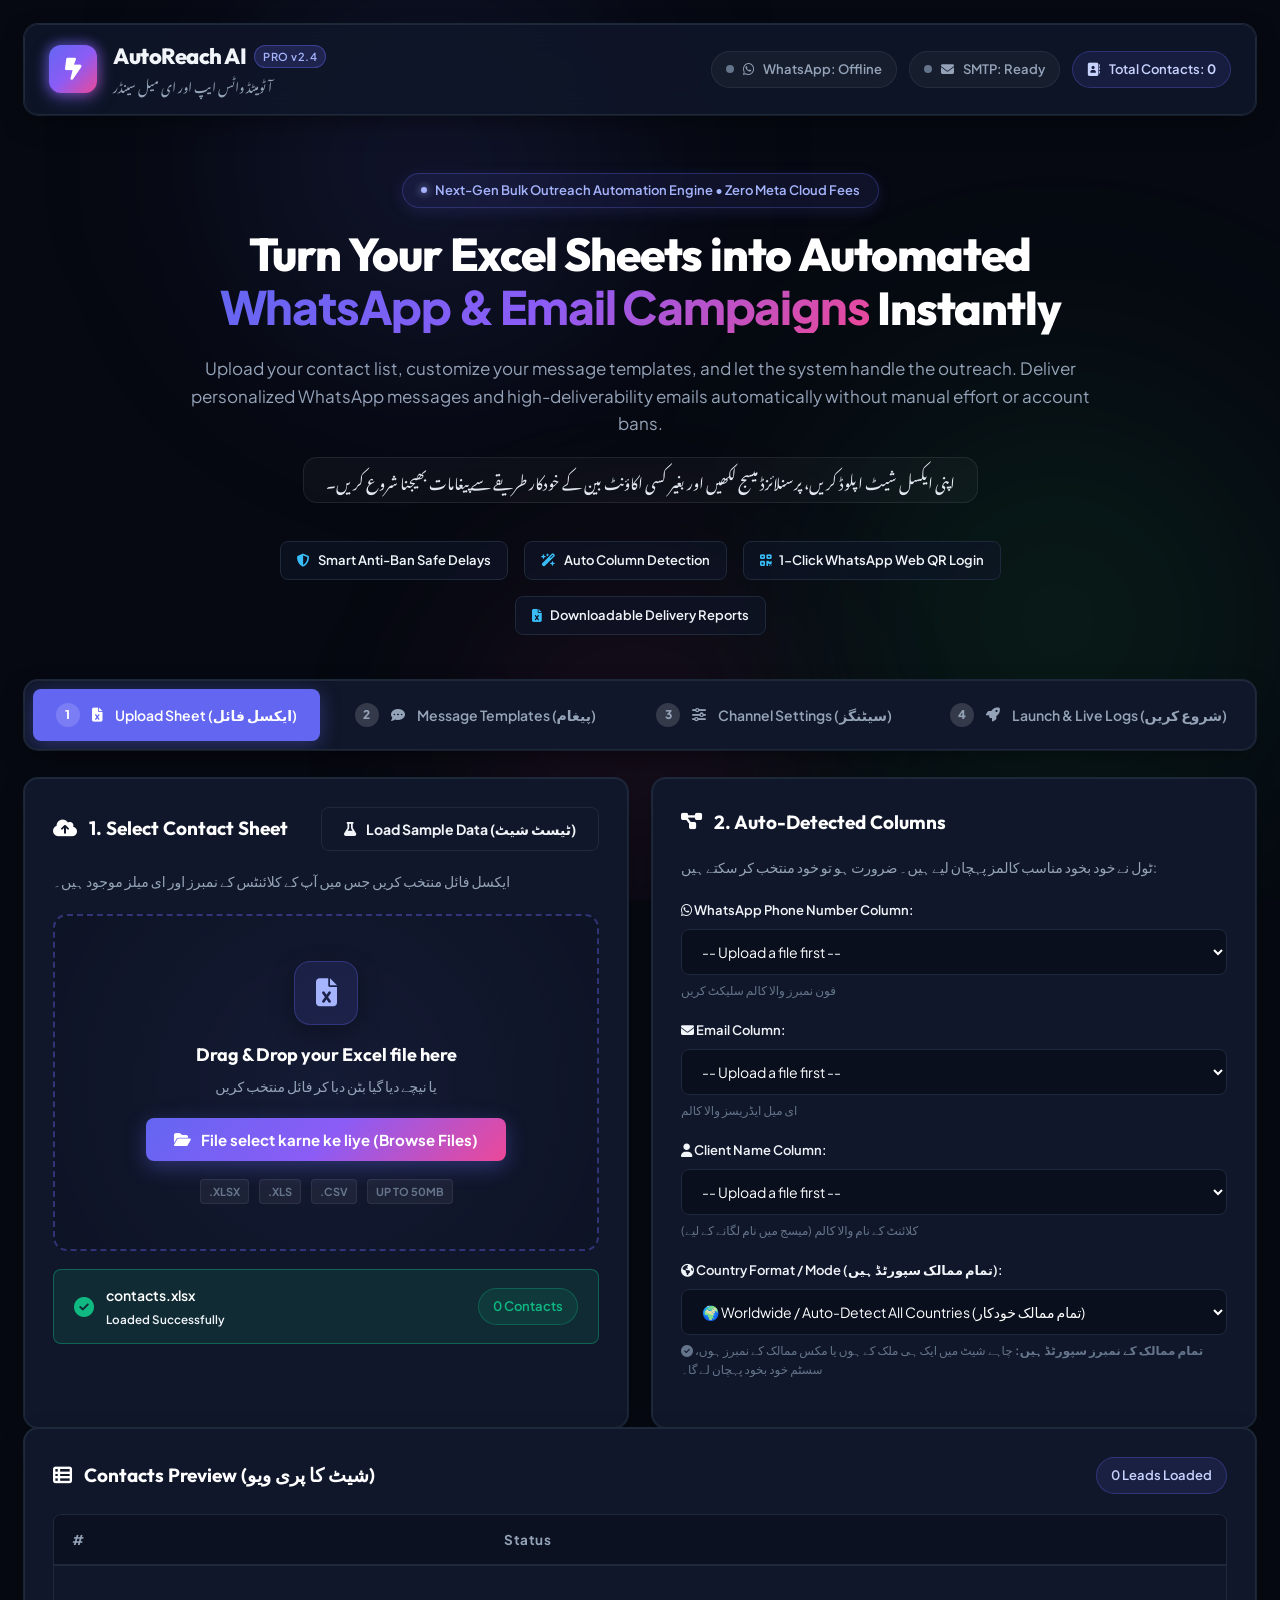
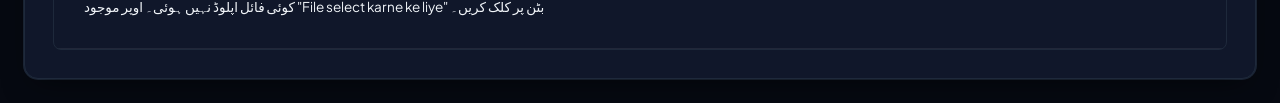
==== index.html @ 5772adb8 "feat: AutoReach AI - Automated WhatsApp & Email outreach tool with international multi-country suppo" ====
<!DOCTYPE html>
<html lang="en">
<head>
    <meta charset="UTF-8">
    <meta name="viewport" content="width=device-width, initial-scale=1.0">
    <title>AutoReach AI - Turn Your Excel Sheets into Automated WhatsApp & Email Campaigns Instantly</title>
    <!-- Stylesheets -->
    <link rel="stylesheet" href="static/style.css">
    <link rel="stylesheet" href="https://cdnjs.cloudflare.com/ajax/libs/font-awesome/6.5.1/css/all.min.css">
</head>
<body>
    <!-- Ambient Background Light Effects -->
    <div class="bg-ambient">
        <div class="ambient-light-1"></div>
        <div class="ambient-light-2"></div>
        <div class="ambient-light-3"></div>
    </div>

    <div class="app-wrapper">
        <!-- Top Navigation Bar -->
        <header class="top-navbar">
            <a href="#" class="brand-wrapper">
                <div class="brand-icon-box">
                    <i class="fa-solid fa-bolt-lightning"></i>
                </div>
                <div class="brand-text">
                    <h1>AutoReach AI <span class="version-tag">PRO v2.4</span></h1>
                    <span class="brand-urdu-tag">آٹومیٹڈ واٹس ایپ اور ای میل سینڈر</span>
                </div>
            </a>

            <!-- System Indicators -->
            <div class="nav-indicators">
                <div class="status-badge wa-badge" id="waStatusPill">
                    <span class="dot"></span>
                    <i class="fa-brands fa-whatsapp"></i>
                    <span id="waStatusText">WhatsApp: Offline</span>
                </div>
                <div class="status-badge email-badge" id="emailStatusPill">
                    <span class="dot"></span>
                    <i class="fa-solid fa-envelope"></i>
                    <span id="emailStatusText">SMTP: Ready</span>
                </div>
                <div class="status-badge contacts-counter-badge">
                    <i class="fa-solid fa-address-book"></i>
                    <span>Total Contacts: <strong id="totalContactsBadge">0</strong></span>
                </div>
            </div>
        </header>

        <!-- Hero Section with User's Exact Heading & Copy -->
        <section class="hero-section">
            <div class="hero-pill">
                <span class="pulse-indicator"></span>
                <span>Next-Gen Bulk Outreach Automation Engine • Zero Meta Cloud Fees</span>
            </div>

            <h1 class="hero-title">
                Turn Your Excel Sheets into Automated <span class="gradient-text">WhatsApp & Email Campaigns</span> Instantly
            </h1>

            <p class="hero-lead">
                Upload your contact list, customize your message templates, and let the system handle the outreach. Deliver personalized WhatsApp messages and high-deliverability emails automatically without manual effort or account bans.
            </p>

            <div class="hero-urdu-box">
                اپنی ایکسل شیٹ اپلوڈ کریں، پرسنلائزڈ میسج لکھیں اور بغیر کسی اکاؤنٹ بین کے خودکار طریقے سے پیغامات بھیجنا شروع کریں۔
            </div>

            <div class="features-bar">
                <div class="feature-pill-item">
                    <i class="fa-solid fa-shield-halved"></i>
                    <span>Smart Anti-Ban Safe Delays</span>
                </div>
                <div class="feature-pill-item">
                    <i class="fa-solid fa-wand-magic-sparkles"></i>
                    <span>Auto Column Detection</span>
                </div>
                <div class="feature-pill-item">
                    <i class="fa-solid fa-qrcode"></i>
                    <span>1-Click WhatsApp Web QR Login</span>
                </div>
                <div class="feature-pill-item">
                    <i class="fa-solid fa-file-excel"></i>
                    <span>Downloadable Delivery Reports</span>
                </div>
            </div>
        </section>

        <!-- 4-Step Interactive Workflow Navigation -->
        <nav class="workflow-nav-wrapper">
            <div class="workflow-tabs">
                <button class="tab-trigger active" data-tab="tab-upload">
                    <span class="tab-step-badge">1</span>
                    <i class="fa-solid fa-file-excel"></i>
                    <span>Upload Sheet (ایکسل فائل)</span>
                </button>
                <button class="tab-trigger" data-tab="tab-message">
                    <span class="tab-step-badge">2</span>
                    <i class="fa-solid fa-comment-dots"></i>
                    <span>Message Templates (پیغام)</span>
                </button>
                <button class="tab-trigger" data-tab="tab-config">
                    <span class="tab-step-badge">3</span>
                    <i class="fa-solid fa-sliders"></i>
                    <span>Channel Settings (سیٹنگز)</span>
                </button>
                <button class="tab-trigger" data-tab="tab-campaign">
                    <span class="tab-step-badge">4</span>
                    <i class="fa-solid fa-rocket"></i>
                    <span>Launch & Live Logs (شروع کریں)</span>
                </button>
            </div>
        </nav>

        <!-- TAB 1: UPLOAD & MAPPING -->
        <section class="tab-content active" id="tab-upload">
            <div class="grid-2">
                <!-- Dropzone Area -->
                <div class="pro-card">
                    <div class="pro-card-header">
                        <h3><i class="fa-solid fa-cloud-arrow-up text-accent"></i> 1. Select Contact Sheet</h3>
                        <button type="button" class="btn-pro btn-pro-outline font-sm" id="btnLoadSample">
                            <i class="fa-solid fa-flask"></i> Load Sample Data (ٹیسٹ شیٹ)
                        </button>
                    </div>
                    <p class="card-subtitle">
                        ایکسل فائل منتخب کریں جس میں آپ کے کلائنٹس کے نمبرز اور ای میلز موجود ہیں۔
                    </p>

                    <div class="dropzone-container" id="dropZone">
                        <input type="file" id="fileInput" accept=".xlsx, .xls, .csv" hidden>
                        <div class="drop-icon-wrapper">
                            <i class="fa-solid fa-file-excel"></i>
                        </div>
                        <h4 class="drop-headline">Drag & Drop your Excel file here</h4>
                        <p class="drop-subtext">یا نیچے دیا گیا بٹن دبا کر فائل منتخب کریں</p>

                        <!-- User's Requested Button -->
                        <button type="button" class="btn-file-select" onclick="document.getElementById('fileInput').click()">
                            <i class="fa-solid fa-folder-open"></i> File select karne ke liye (Browse Files)
                        </button>

                        <div class="file-type-tags">
                            <span class="tag-badge">.XLSX</span>
                            <span class="tag-badge">.XLS</span>
                            <span class="tag-badge">.CSV</span>
                            <span class="tag-badge">UP TO 50MB</span>
                        </div>
                    </div>

                    <div class="file-loaded-banner hidden" id="fileInfoBadge">
                        <div class="file-loaded-info">
                            <i class="fa-solid fa-circle-check"></i>
                            <div>
                                <div id="loadedFileName" style="color: white;">contacts.xlsx</div>
                                <small class="text-muted">Loaded Successfully</small>
                            </div>
                        </div>
                        <span class="status-badge connected" id="loadedRowCount">0 Contacts</span>
                    </div>
                </div>

                <!-- Column Auto-Mapper -->
                <div class="pro-card">
                    <div class="pro-card-header">
                        <h3><i class="fa-solid fa-diagram-project text-cyan"></i> 2. Auto-Detected Columns</h3>
                    </div>
                    <p class="card-subtitle">
                        ٹول نے خود بخود مناسب کالمز پہچان لیے ہیں۔ ضرورت ہو تو خود منتخب کر سکتے ہیں:
                    </p>

                    <div class="form-group">
                        <label class="form-label"><i class="fa-brands fa-whatsapp text-success"></i> WhatsApp Phone Number Column:</label>
                        <select id="mapPhone" class="form-select">
                            <option value="">-- Upload a file first --</option>
                        </select>
                        <small class="help-text">فون نمبرز والا کالم سلیکٹ کریں</small>
                    </div>

                    <div class="form-group">
                        <label class="form-label"><i class="fa-solid fa-envelope text-email"></i> Email Column:</label>
                        <select id="mapEmail" class="form-select">
                            <option value="">-- Upload a file first --</option>
                        </select>
                        <small class="help-text">ای میل ایڈریسز والا کالم</small>
                    </div>

                    <div class="form-group">
                        <label class="form-label"><i class="fa-solid fa-user text-warning"></i> Client Name Column:</label>
                        <select id="mapName" class="form-select">
                            <option value="">-- Upload a file first --</option>
                        </select>
                        <small class="help-text">کلائنٹ کے نام والا کالم (میسج میں نام لگانے کے لیے)</small>
                    </div>

                    <div class="form-group">
                        <label class="form-label"><i class="fa-solid fa-earth-americas text-cyan"></i> Country Format / Mode (تمام ممالک سپورٹڈ ہیں):</label>
                        <select id="countryModeSelect" class="form-select">
                            <option value="AUTO" selected>🌍 Worldwide / Auto-Detect All Countries (تمام ممالک خودکار)</option>
                            <option value="PK">🇵🇰 Pakistan (+92 / 03xx)</option>
                            <option value="AE">🇦🇪 United Arab Emirates (+971 / 05xx)</option>
                            <option value="SA">🇸🇦 Saudi Arabia (+966 / 05xx)</option>
                            <option value="US">🇺🇸 United States / Canada (+1)</option>
                            <option value="GB">🇬🇧 United Kingdom (+44)</option>
                            <option value="IN">🇮🇳 India (+91)</option>
                            <option value="OM">🇴🇲 Oman (+968)</option>
                            <option value="QA">🇶🇦 Qatar (+974)</option>
                            <option value="KW">🇰🇼 Kuwait (+965)</option>
                            <option value="BH">🇧🇭 Bahrain (+973)</option>
                            <option value="DE">🇩🇪 Germany (+49)</option>
                            <option value="TR">🇹🇷 Turkey (+90)</option>
                            <option value="AU">🇦🇺 Australia (+61)</option>
                        </select>
                        <small class="help-text">
                            <i class="fa-solid fa-circle-check text-success"></i> <strong>تمام ممالک کے نمبرز سپورٹڈ ہیں:</strong> چاہے شیٹ میں ایک ہی ملک کے ہوں یا مکس ممالک کے نمبرز ہوں، سسٹم خود بخود پہچان لے گا۔
                        </small>
                    </div>
                </div>
            </div>

            <!-- Contacts Preview Table -->
            <div class="pro-card mt-4">
                <div class="pro-card-header">
                    <h3><i class="fa-solid fa-table-list text-accent"></i> Contacts Preview (شیٹ کا پری ویو)</h3>
                    <span class="status-badge contacts-counter-badge" id="previewTotalBadge">0 Leads Loaded</span>
                </div>
                <div class="pro-table-wrapper">
                    <table class="pro-table" id="previewTable">
                        <thead>
                            <tr>
                                <th>#</th>
                                <th>Status</th>
                            </tr>
                        </thead>
                        <tbody>
                            <tr>
                                <td colspan="2" class="text-center text-muted" style="padding: 30px;">
                                    کوئی فائل اپلوڈ نہیں ہوئی۔ اوپر موجود "File select karne ke liye" بٹن پر کلک کریں۔
                                </td>
                            </tr>
                        </tbody>
                    </table>
                </div>
            </div>
        </section>

        <!-- TAB 2: MESSAGE TEMPLATES & LIVE PHONE PREVIEW -->
        <section class="tab-content" id="tab-message">
            <div class="variables-ribbon">
                <span class="ribbon-label"><i class="fa-solid fa-tags"></i> Dynamic Personalization Tags:</span>
                <div class="tags-group" id="variablesTags">
                    <button type="button" class="var-tag-btn" data-var="{Name}">+ {Name}</button>
                    <button type="button" class="var-tag-btn" data-var="{Phone}">+ {Phone}</button>
                    <button type="button" class="var-tag-btn" data-var="{Email}">+ {Email}</button>
                    <button type="button" class="var-tag-btn" data-var="{Company}">+ {Company}</button>
                </div>
                <small class="text-muted ml-auto">ٹیگ پر کلک کریں، یہ خود بخود میسج میں ایڈ ہو جائے گا</small>
            </div>

            <div class="grid-2">
                <!-- Text Editors -->
                <div>
                    <!-- WhatsApp Template -->
                    <div class="pro-card mb-4">
                        <div class="pro-card-header">
                            <h3><i class="fa-brands fa-whatsapp text-success"></i> WhatsApp Message Template</h3>
                        </div>
                        <div class="form-group">
                            <label class="form-label">Message Content (اردو یا انگلش):</label>
                            <textarea id="waMessageText" class="form-textarea" rows="7" placeholder="Salam {Name}!&#10;&#10;Umeed hai aap theek hongey. Humari service ke hawalay se rabta kar rahay hain...&#10;&#10;Regards,&#10;Your Business">Salam {Name}! 

Umeed hai aap theek hongey. Ye aik automated personalized message hai. Agar aap ko mazeed maloomat chahiye ho to zaroor rabta karein!

Regards,
My Business</textarea>
                            <small class="help-text">دائیں جانب فون پری ویو میں دیکھ سکتے ہیں کہ یہ میسج موبائل پر کیسا لگے گا</small>
                        </div>
                    </div>

                    <!-- Email Template -->
                    <div class="pro-card">
                        <div class="pro-card-header">
                            <h3><i class="fa-solid fa-envelope text-email"></i> Email Message Template</h3>
                        </div>
                        <div class="form-group">
                            <label class="form-label">Email Subject (موضوع):</label>
                            <input type="text" id="emailSubject" class="form-input" value="Special Update for {Name}">
                        </div>
                        <div class="form-group">
                            <label class="form-label">Email Body (پیغام):</label>
                            <textarea id="emailBody" class="form-textarea" rows="6" placeholder="Hi {Name},&#10;&#10;We are reaching out to you regarding...&#10;&#10;Best regards,&#10;Your Team">Dear {Name},

We hope this email finds you well. 

This is an automated communication regarding your inquiry. Please feel free to reply directly to this email if you have any questions.

Best regards,
Business Outreach Team</textarea>
                        </div>
                    </div>
                </div>

                <!-- Live Phone Mockup Preview -->
                <div class="pro-card text-center">
                    <div class="pro-card-header">
                        <h3><i class="fa-solid fa-mobile-screen-button text-cyan"></i> Live Phone Mockup</h3>
                        <span class="status-badge wa-badge connected"><span class="dot"></span> Real-time Preview</span>
                    </div>
                    <p class="card-subtitle">جیسے جیسے آپ بائیں طرف لکھیں گے، یہ خود بخود اپڈیٹ ہوگا:</p>

                    <div class="phone-mockup-wrapper">
                        <div class="phone-screen">
                            <div class="phone-screen-header">
                                <div class="phone-avatar">C</div>
                                <div class="phone-contact-info">
                                    <div class="phone-contact-name" id="mockupContactName">Ali Khan</div>
                                    <div class="phone-contact-status">online</div>
                                </div>
                                <i class="fa-solid fa-video text-muted"></i>
                                <i class="fa-solid fa-phone text-muted" style="margin-left: 10px;"></i>
                            </div>

                            <div class="phone-chat-body">
                                <div class="wa-message-bubble">
                                    <div id="mockupMessageText">Salam Ali Khan! 

Umeed hai aap theek hongey. Ye aik automated personalized message hai.</div>
                                    <div class="wa-bubble-footer">
                                        <span>12:45 PM</span>
                                        <i class="fa-solid fa-check-double"></i>
                                    </div>
                                </div>
                            </div>
                        </div>
                    </div>
                </div>
            </div>
        </section>

        <!-- TAB 3: SETTINGS -->
        <section class="tab-content" id="tab-config">
            <div class="grid-2">
                <!-- WhatsApp Web Settings -->
                <div class="pro-card">
                    <div class="pro-card-header">
                        <h3><i class="fa-brands fa-whatsapp text-success"></i> WhatsApp Web Connection</h3>
                    </div>
                    <p class="card-subtitle">
                        واٹس ایپ سے میسج بھیجنے کے لیے نیچے دیے گئے بٹن پر کلک کریں۔ کروم براؤزر کھلے گا، اس میں اپنے واٹس ایپ سے کیو آر کوڈ (QR Code) اسکین کر لیں:
                    </p>

                    <div style="background: var(--bg-black); border: 1px solid var(--border-card); border-radius: var(--radius-sm); padding: 22px; text-align: center; margin-bottom: 20px;">
                        <div id="waDetailedStatus" style="font-weight: 600; margin-bottom: 16px; color: var(--text-secondary);">
                            کروم براؤزر ابھی بند ہے۔ نیچے دیا گیا سبز بٹن دبائیں۔
                        </div>
                        <div style="display: flex; gap: 12px; justify-content: center; flex-wrap: wrap;">
                            <button type="button" class="btn-pro btn-pro-wa" id="btnLaunchWhatsApp">
                                <i class="fa-brands fa-whatsapp"></i> Launch WhatsApp Web & Login (کروم کھولیں)
                            </button>
                            <button type="button" class="btn-pro btn-pro-outline" id="btnCheckWhatsAppStatus">
                                <i class="fa-solid fa-rotate"></i> Check Connection
                            </button>
                        </div>
                    </div>

                    <div class="feature-pill-item" style="background: rgba(37, 211, 102, 0.08); border-color: rgba(37, 211, 102, 0.3);">
                        <i class="fa-solid fa-lock" style="color: var(--wa-green);"></i>
                        <span style="color: #d1fae5; font-size: 13px;">
                            <strong>سیشن محفوظ رہتا ہے:</strong> صرف ایک بار کیو آر اسکین کرنا پڑے گا، آئندہ خود بخود لاگ ان رہے گا۔
                        </span>
                    </div>
                </div>

                <!-- Email SMTP Settings -->
                <div class="pro-card">
                    <div class="pro-card-header">
                        <h3><i class="fa-solid fa-envelope-circle-check text-email"></i> Email SMTP Configuration</h3>
                    </div>
                    <div class="form-group">
                        <label class="form-label">Email Provider:</label>
                        <select id="emailProvider" class="form-select">
                            <option value="gmail" selected>Gmail (smtp.gmail.com)</option>
                            <option value="outlook">Outlook / Hotmail</option>
                            <option value="yahoo">Yahoo Mail</option>
                            <option value="custom">Custom SMTP (cPanel / Titan / Domain)</option>
                        </select>
                    </div>

                    <div class="form-group">
                        <label class="form-label">Sender Email Address (آپ کا ای میل):</label>
                        <input type="email" id="senderEmail" class="form-input" placeholder="yourbusiness@gmail.com">
                    </div>

                    <div class="form-group">
                        <label class="form-label">App Password (گوگل ایپ پاسورڈ):</label>
                        <input type="password" id="senderPassword" class="form-input" placeholder="16-letter App Password">
                        <small class="help-text">
                            Gmail کے لیے اپنا عام پاسورڈ نہیں بلکہ <strong>Google App Password</strong> استعمال کریں (<a href="https://myaccount.google.com/apppasswords" target="_blank" style="color: var(--email-blue); text-decoration: underline;">یہاں سے جنریٹ کریں</a>).
                        </small>
                    </div>

                    <div id="customSmtpFields" class="hidden">
                        <div class="grid-2">
                            <div class="form-group">
                                <label class="form-label">SMTP Server Host:</label>
                                <input type="text" id="customHost" class="form-input" placeholder="mail.yourdomain.com">
                            </div>
                            <div class="form-group">
                                <label class="form-label">Port:</label>
                                <input type="number" id="customPort" class="form-input" value="587">
                            </div>
                        </div>
                    </div>

                    <div style="margin-top: 18px;">
                        <button type="button" class="btn-pro btn-pro-outline" id="btnTestEmail">
                            <i class="fa-solid fa-vial-circle-check"></i> Test Email Credentials (ٹیسٹ کریں)
                        </button>
                        <span id="testEmailResult" class="font-sm" style="margin-left: 12px;"></span>
                    </div>
                </div>
            </div>

            <!-- Anti-Ban & Safe Delay -->
            <div class="pro-card mt-4">
                <div class="pro-card-header">
                    <h3><i class="fa-solid fa-shield-virus text-warning"></i> Anti-Ban Safe Delays (واٹس ایپ محفوظ رکھنے کے لیے وقفہ)</h3>
                </div>
                <div class="grid-3">
                    <div class="form-group">
                        <label class="form-label">Minimum Delay (سیکنڈز):</label>
                        <input type="number" id="minDelay" class="form-input" value="6" min="3" max="60">
                    </div>
                    <div class="form-group">
                        <label class="form-label">Maximum Delay (سیکنڈز):</label>
                        <input type="number" id="maxDelay" class="form-input" value="12" min="5" max="120">
                    </div>
                    <div class="form-group">
                        <label class="form-label">Active Channels:</label>
                        <div style="display: flex; gap: 20px; margin-top: 10px;">
                            <label style="display: flex; align-items: center; gap: 8px; cursor: pointer; font-weight: 600;">
                                <input type="checkbox" id="chkWhatsApp" checked> WhatsApp
                            </label>
                            <label style="display: flex; align-items: center; gap: 8px; cursor: pointer; font-weight: 600;">
                                <input type="checkbox" id="chkEmail" checked> Email
                            </label>
                        </div>
                    </div>
                </div>
            </div>
        </section>

        <!-- TAB 4: CAMPAIGN LAUNCH & LIVE TERMINAL -->
        <section class="tab-content" id="tab-campaign">
            <!-- Launch Banner -->
            <div class="launch-banner">
                <div class="launch-banner-text">
                    <h2>Ready to Launch Outreach Campaign?</h2>
                    <p>ایک کلک کریں اور تمام نمبرز اور ای میلز پر خود بخود پرسنلائزڈ میسجز جانا شروع ہو جائیں گے:</p>
                </div>
                <div class="launch-actions">
                    <button type="button" class="btn-pro btn-pro-primary btn-pro-lg" id="btnStartCampaign">
                        <i class="fa-solid fa-play"></i> Start Automated Campaign (شروع کریں)
                    </button>
                    <button type="button" class="btn-pro btn-pro-danger btn-pro-lg" id="btnStopCampaign" disabled>
                        <i class="fa-solid fa-pause"></i> Pause / Stop (روکیں)
                    </button>
                    <a href="/api/download-report" class="btn-pro btn-pro-wa btn-pro-lg" id="btnDownloadReport" style="display:none;">
                        <i class="fa-solid fa-file-arrow-down"></i> Download Excel Report (رپورٹ ڈاؤنلوڈ)
                    </a>
                </div>
            </div>

            <!-- Live Progress Bar & Metrics -->
            <div class="pro-card">
                <div class="pro-progress-container">
                    <div class="pro-progress-header">
                        <div>
                            <span style="font-weight: 700; color: var(--text-secondary);">Campaign Status:</span>
                            <span class="progress-active-target" id="currentTargetText">Waiting to start...</span>
                        </div>
                        <span class="progress-pct" id="progressPercent">0%</span>
                    </div>
                    <div class="pro-progress-track">
                        <div class="pro-progress-fill" id="progressBarFill" style="width: 0%;"></div>
                    </div>
                </div>

                <!-- KPI Metrics Cards -->
                <div class="metrics-hub">
                    <div class="metric-box">
                        <div class="metric-name">Total Leads</div>
                        <div class="metric-number text-white" id="metricTotal">0</div>
                    </div>
                    <div class="metric-box metric-sent">
                        <div class="metric-name">Successfully Sent</div>
                        <div class="metric-number text-success" id="metricSent">0</div>
                    </div>
                    <div class="metric-box metric-failed">
                        <div class="metric-name">Failed / Skipped</div>
                        <div class="metric-number text-danger" id="metricFailed">0</div>
                    </div>
                    <div class="metric-box metric-remaining">
                        <div class="metric-name">Remaining</div>
                        <div class="metric-number text-cyan" id="metricRemaining">0</div>
                    </div>
                </div>
            </div>

            <!-- Terminal Console -->
            <div class="terminal-card mt-4">
                <div class="terminal-header">
                    <div class="terminal-title">
                        <div class="terminal-dots">
                            <span class="dot-r"></span>
                            <span class="dot-y"></span>
                            <span class="dot-g"></span>
                        </div>
                        <i class="fa-solid fa-terminal" style="margin-left: 10px;"></i>
                        <span>LIVE EXECUTION TERMINAL</span>
                    </div>
                    <button type="button" class="btn-pro btn-pro-outline font-sm" id="btnClearLogs">
                        <i class="fa-solid fa-trash-can"></i> Clear Terminal
                    </button>
                </div>
                <div class="terminal-body" id="terminalLogs">
                    <div class="t-line">
                        <span class="t-time">[00:00:00]</span>
                        <span class="t-msg-info">System initialized. AutoReach Pro Engine ready for execution.</span>
                    </div>
                </div>
            </div>
        </section>
    </div>

    <!-- Scripts -->
    <script src="static/app.js"></script>
</body>
</html>
---- static/style.css ----
/* ==========================================================================
   AutoReach AI - Ultra-Premium SaaS Stylesheet
   Modern Glassmorphic Dark Architecture with Vibrant Accents
   ========================================================================== */

@import url('https://fonts.googleapis.com/css2?family=Outfit:wght@400;500;600;700;800&family=Plus+Jakarta+Sans:wght@300;400;500;600;700&family=JetBrains+Mono:wght@400;500;600&family=Noto+Nastaliq+Urdu:wght@400;600;700&display=swap');

:root {
    /* Color Palette */
    --bg-black: #060911;
    --bg-dark: #0a0f1d;
    --bg-card: #10172a;
    --bg-card-hover: #151f38;
    --bg-card-glass: rgba(16, 23, 42, 0.85);
    --bg-input: #0a0f1d;
    
    --border-subtle: rgba(255, 255, 255, 0.07);
    --border-card: #1e293b;
    --border-focus: #6366f1;

    --text-pure: #ffffff;
    --text-primary: #f1f5f9;
    --text-secondary: #94a3b8;
    --text-muted: #64748b;

    /* Accents */
    --accent: #6366f1;
    --accent-hover: #4f46e5;
    --accent-glow: rgba(99, 102, 241, 0.35);
    --accent-gradient: linear-gradient(135deg, #6366f1 0%, #8b5cf6 50%, #ec4899 100%);
    
    --wa-green: #25d366;
    --wa-green-glow: rgba(37, 211, 102, 0.3);
    --wa-gradient: linear-gradient(135deg, #25d366 0%, #128c7e 100%);
    
    --email-blue: #38bdf8;
    --email-glow: rgba(56, 189, 248, 0.3);
    
    --success: #10b981;
    --success-bg: rgba(16, 185, 129, 0.12);
    --danger: #ef4444;
    --danger-bg: rgba(239, 68, 68, 0.12);
    --warning: #f59e0b;
    --warning-bg: rgba(245, 158, 11, 0.12);
    --info: #06b6d4;

    /* Typography */
    --font-heading: 'Outfit', sans-serif;
    --font-body: 'Plus Jakarta Sans', system-ui, sans-serif;
    --font-code: 'JetBrains Mono', monospace;
    --font-urdu: 'Noto Nastaliq Urdu', serif;

    /* Radius & Shadows */
    --radius-sm: 8px;
    --radius-md: 14px;
    --radius-lg: 20px;
    --radius-full: 9999px;
    
    --shadow-card: 0 10px 30px -10px rgba(0, 0, 0, 0.6), 0 0 0 1px var(--border-card);
    --shadow-glow: 0 0 35px -5px var(--accent-glow);
}

/* Base Styles */
* {
    margin: 0;
    padding: 0;
    box-sizing: border-box;
    font-family: var(--font-body);
}

body {
    background-color: var(--bg-black);
    color: var(--text-primary);
    min-height: 100vh;
    overflow-x: hidden;
    position: relative;
    line-height: 1.6;
}

/* Ambient Background Lights */
.bg-ambient {
    position: fixed;
    top: 0;
    left: 0;
    width: 100vw;
    height: 100vh;
    pointer-events: none;
    z-index: 0;
    overflow: hidden;
}

.ambient-light-1 {
    position: absolute;
    top: -15%;
    left: 10%;
    width: 600px;
    height: 600px;
    border-radius: 50%;
    background: radial-gradient(circle, rgba(99, 102, 241, 0.15) 0%, rgba(99, 102, 241, 0) 70%);
    filter: blur(80px);
}

.ambient-light-2 {
    position: absolute;
    top: 30%;
    right: -10%;
    width: 700px;
    height: 700px;
    border-radius: 50%;
    background: radial-gradient(circle, rgba(37, 211, 102, 0.12) 0%, rgba(37, 211, 102, 0) 70%);
    filter: blur(100px);
}

.ambient-light-3 {
    position: absolute;
    bottom: -10%;
    left: 30%;
    width: 500px;
    height: 500px;
    border-radius: 50%;
    background: radial-gradient(circle, rgba(236, 72, 153, 0.1) 0%, rgba(236, 72, 153, 0) 70%);
    filter: blur(80px);
}

/* Main Layout */
.app-wrapper {
    position: relative;
    z-index: 1;
    max-width: 1320px;
    margin: 0 auto;
    padding: 24px;
}

/* Top Navigation Bar */
.top-navbar {
    display: flex;
    justify-content: space-between;
    align-items: center;
    background: var(--bg-card-glass);
    backdrop-filter: blur(16px);
    -webkit-backdrop-filter: blur(16px);
    border: 1px solid var(--border-card);
    padding: 14px 24px;
    border-radius: var(--radius-md);
    margin-bottom: 28px;
    box-shadow: var(--shadow-card);
    position: sticky;
    top: 20px;
    z-index: 100;
}

.brand-wrapper {
    display: flex;
    align-items: center;
    gap: 16px;
    text-decoration: none;
    color: inherit;
}

.brand-icon-box {
    position: relative;
    width: 48px;
    height: 48px;
    background: var(--accent-gradient);
    border-radius: 12px;
    display: flex;
    align-items: center;
    justify-content: center;
    font-size: 22px;
    color: white;
    box-shadow: 0 6px 20px var(--accent-glow);
}

.brand-icon-box::after {
    content: '';
    position: absolute;
    inset: -2px;
    border-radius: 14px;
    background: var(--accent-gradient);
    z-index: -1;
    opacity: 0.6;
    filter: blur(6px);
}

.brand-text h1 {
    font-family: var(--font-heading);
    font-size: 22px;
    font-weight: 800;
    letter-spacing: -0.5px;
    display: flex;
    align-items: center;
    gap: 8px;
}

.brand-text h1 .version-tag {
    font-size: 11px;
    font-weight: 600;
    padding: 2px 8px;
    background: rgba(99, 102, 241, 0.2);
    border: 1px solid rgba(99, 102, 241, 0.4);
    border-radius: var(--radius-full);
    color: #a5b4fc;
    letter-spacing: 0.5px;
}

.brand-urdu-tag {
    font-family: var(--font-urdu);
    font-size: 13px;
    color: var(--text-secondary);
    line-height: 1.2;
}

/* Nav Status Badges */
.nav-indicators {
    display: flex;
    align-items: center;
    gap: 12px;
}

.status-badge {
    display: inline-flex;
    align-items: center;
    gap: 9px;
    padding: 7px 14px;
    border-radius: var(--radius-full);
    font-size: 13px;
    font-weight: 600;
    background: rgba(255, 255, 255, 0.04);
    border: 1px solid var(--border-subtle);
    color: var(--text-secondary);
    transition: all 0.25s ease;
}

.status-badge .dot {
    width: 8px;
    height: 8px;
    border-radius: 50%;
    background: var(--text-muted);
    transition: all 0.25s ease;
}

.status-badge.connected {
    background: rgba(16, 185, 129, 0.1);
    border-color: rgba(16, 185, 129, 0.3);
    color: var(--success);
}

.status-badge.connected .dot {
    background: var(--success);
    box-shadow: 0 0 10px var(--success);
    animation: pulse 2s infinite;
}

.status-badge.wa-badge.connected {
    background: rgba(37, 211, 102, 0.1);
    border-color: rgba(37, 211, 102, 0.3);
    color: var(--wa-green);
}

.status-badge.wa-badge.connected .dot {
    background: var(--wa-green);
    box-shadow: 0 0 10px var(--wa-green);
}

.contacts-counter-badge {
    background: rgba(99, 102, 241, 0.12);
    border-color: rgba(99, 102, 241, 0.3);
    color: #c7d2fe;
}

@keyframes pulse {
    0%, 100% { transform: scale(1); opacity: 1; }
    50% { transform: scale(1.3); opacity: 0.7; }
}

/* Hero Section */
.hero-section {
    text-align: center;
    padding: 30px 20px 45px 20px;
    max-width: 980px;
    margin: 0 auto;
}

.hero-pill {
    display: inline-flex;
    align-items: center;
    gap: 8px;
    padding: 6px 18px;
    border-radius: var(--radius-full);
    background: rgba(99, 102, 241, 0.1);
    border: 1px solid rgba(99, 102, 241, 0.3);
    color: #a5b4fc;
    font-size: 13px;
    font-weight: 600;
    margin-bottom: 20px;
    box-shadow: 0 4px 15px rgba(99, 102, 241, 0.15);
}

.hero-pill .pulse-indicator {
    width: 6px;
    height: 6px;
    border-radius: 50%;
    background: #a5b4fc;
    box-shadow: 0 0 8px #a5b4fc;
}

.hero-title {
    font-family: var(--font-heading);
    font-size: 46px;
    font-weight: 800;
    line-height: 1.15;
    letter-spacing: -1.2px;
    color: var(--text-pure);
    margin-bottom: 20px;
}

.gradient-text {
    background: var(--accent-gradient);
    -webkit-background-clip: text;
    -webkit-text-fill-color: transparent;
    display: inline-block;
}

.hero-lead {
    font-size: 17px;
    color: var(--text-secondary);
    line-height: 1.6;
    margin-bottom: 20px;
    font-weight: 400;
}

.hero-urdu-box {
    display: inline-block;
    background: rgba(255, 255, 255, 0.03);
    border: 1px solid rgba(255, 255, 255, 0.08);
    border-radius: var(--radius-md);
    padding: 10px 22px;
    font-family: var(--font-urdu);
    font-size: 15px;
    color: #e2e8f0;
    margin-bottom: 28px;
    direction: rtl;
}

/* Feature Highlights Bar */
.features-bar {
    display: flex;
    justify-content: center;
    gap: 16px;
    flex-wrap: wrap;
    margin-top: 10px;
}

.feature-pill-item {
    display: flex;
    align-items: center;
    gap: 8px;
    background: rgba(16, 23, 42, 0.6);
    border: 1px solid var(--border-card);
    padding: 8px 16px;
    border-radius: var(--radius-sm);
    font-size: 13px;
    font-weight: 600;
    color: var(--text-primary);
}

.feature-pill-item i {
    color: var(--email-blue);
}

/* Workflow Step Tabs */
.workflow-nav-wrapper {
    margin-bottom: 28px;
}

.workflow-tabs {
    display: flex;
    gap: 12px;
    background: var(--bg-card);
    border: 1px solid var(--border-card);
    padding: 8px;
    border-radius: var(--radius-md);
    box-shadow: var(--shadow-card);
    overflow-x: auto;
}

.tab-trigger {
    flex: 1;
    display: flex;
    align-items: center;
    justify-content: center;
    gap: 12px;
    padding: 14px 20px;
    background: transparent;
    border: none;
    border-radius: var(--radius-sm);
    color: var(--text-secondary);
    font-weight: 600;
    font-size: 14px;
    cursor: pointer;
    transition: all 0.25s ease;
    white-space: nowrap;
}

.tab-trigger:hover {
    color: var(--text-pure);
    background: rgba(255, 255, 255, 0.04);
}

.tab-trigger.active {
    background: var(--accent);
    color: var(--text-pure);
    box-shadow: 0 4px 20px var(--accent-glow);
}

.tab-step-badge {
    width: 24px;
    height: 24px;
    border-radius: 50%;
    background: rgba(255, 255, 255, 0.15);
    display: inline-flex;
    align-items: center;
    justify-content: center;
    font-size: 12px;
    font-weight: 800;
}

/* Cards & Layout */
.tab-content {
    display: none;
}

.tab-content.active {
    display: block;
    animation: slideUpFade 0.3s cubic-bezier(0.16, 1, 0.3, 1);
}

@keyframes slideUpFade {
    from { opacity: 0; transform: translateY(12px); }
    to { opacity: 1; transform: translateY(0); }
}

.grid-2 {
    display: grid;
    grid-template-columns: repeat(auto-fit, minmax(380px, 1fr));
    gap: 24px;
}

.grid-3 {
    display: grid;
    grid-template-columns: repeat(auto-fit, minmax(260px, 1fr));
    gap: 20px;
}

.pro-card {
    background: var(--bg-card);
    border: 1px solid var(--border-card);
    border-radius: var(--radius-md);
    padding: 28px;
    box-shadow: var(--shadow-card);
    position: relative;
    overflow: hidden;
}

.pro-card-header {
    display: flex;
    justify-content: space-between;
    align-items: center;
    margin-bottom: 20px;
}

.pro-card-header h3 {
    font-family: var(--font-heading);
    font-size: 19px;
    font-weight: 700;
    color: var(--text-pure);
    display: flex;
    align-items: center;
    gap: 12px;
}

.card-subtitle {
    font-size: 14px;
    color: var(--text-secondary);
    margin-bottom: 22px;
    line-height: 1.5;
}

/* Drag & Drop Zone */
.dropzone-container {
    border: 2px dashed rgba(99, 102, 241, 0.4);
    border-radius: var(--radius-md);
    padding: 45px 25px;
    text-align: center;
    background: radial-gradient(circle at center, rgba(99, 102, 241, 0.05) 0%, rgba(10, 15, 29, 0.4) 100%);
    transition: all 0.3s cubic-bezier(0.16, 1, 0.3, 1);
    cursor: pointer;
    position: relative;
}

.dropzone-container:hover, .dropzone-container.dragover {
    border-color: var(--accent);
    background: rgba(99, 102, 241, 0.1);
    box-shadow: 0 0 30px rgba(99, 102, 241, 0.2);
    transform: translateY(-2px);
}

.drop-icon-wrapper {
    width: 64px;
    height: 64px;
    background: rgba(99, 102, 241, 0.12);
    border: 1px solid rgba(99, 102, 241, 0.3);
    border-radius: 16px;
    display: inline-flex;
    align-items: center;
    justify-content: center;
    font-size: 28px;
    color: #a5b4fc;
    margin-bottom: 16px;
    box-shadow: 0 8px 24px rgba(0, 0, 0, 0.3);
}

.drop-headline {
    font-family: var(--font-heading);
    font-size: 18px;
    font-weight: 700;
    color: var(--text-pure);
    margin-bottom: 6px;
}

.drop-subtext {
    font-size: 14px;
    color: var(--text-secondary);
    margin-bottom: 20px;
}

.btn-file-select {
    padding: 12px 28px;
    font-size: 15px;
    font-weight: 700;
    background: var(--accent-gradient);
    color: white;
    border: none;
    border-radius: var(--radius-sm);
    cursor: pointer;
    display: inline-flex;
    align-items: center;
    gap: 10px;
    box-shadow: 0 6px 20px var(--accent-glow);
    transition: all 0.25s ease;
}

.btn-file-select:hover {
    transform: translateY(-2px);
    box-shadow: 0 10px 25px var(--accent-glow);
}

.file-type-tags {
    display: flex;
    justify-content: center;
    gap: 10px;
    margin-top: 18px;
}

.tag-badge {
    font-size: 11px;
    font-weight: 700;
    padding: 3px 8px;
    background: rgba(255, 255, 255, 0.05);
    border: 1px solid var(--border-subtle);
    border-radius: 4px;
    color: var(--text-muted);
}

/* File Loaded Banner */
.file-loaded-banner {
    display: flex;
    align-items: center;
    justify-content: space-between;
    background: var(--success-bg);
    border: 1px solid rgba(16, 185, 129, 0.4);
    padding: 14px 20px;
    border-radius: var(--radius-sm);
    margin-top: 18px;
}

.file-loaded-info {
    display: flex;
    align-items: center;
    gap: 12px;
    font-weight: 600;
    font-size: 14px;
}

.file-loaded-info i {
    font-size: 20px;
    color: var(--success);
}

/* Form Controls */
.form-group {
    margin-bottom: 20px;
}

.form-label {
    display: block;
    font-size: 13px;
    font-weight: 600;
    color: var(--text-primary);
    margin-bottom: 8px;
}

.form-select, .form-input, .form-textarea {
    width: 100%;
    padding: 12px 16px;
    background: var(--bg-input);
    border: 1px solid var(--border-card);
    border-radius: var(--radius-sm);
    color: var(--text-pure);
    font-size: 14px;
    outline: none;
    transition: all 0.2s ease;
}

.form-select:focus, .form-input:focus, .form-textarea:focus {
    border-color: var(--border-focus);
    box-shadow: 0 0 0 3px rgba(99, 102, 241, 0.15);
}

.form-textarea {
    resize: vertical;
    line-height: 1.6;
}

.help-text {
    font-size: 12px;
    color: var(--text-muted);
    margin-top: 6px;
    display: block;
}

/* Dynamic Variable Tags Bar */
.variables-ribbon {
    background: var(--bg-card);
    border: 1px solid var(--border-card);
    border-radius: var(--radius-md);
    padding: 14px 20px;
    margin-bottom: 24px;
    display: flex;
    align-items: center;
    gap: 16px;
    flex-wrap: wrap;
    box-shadow: var(--shadow-card);
}

.ribbon-label {
    font-size: 13px;
    font-weight: 700;
    color: var(--email-blue);
    display: flex;
    align-items: center;
    gap: 8px;
}

.tags-group {
    display: flex;
    gap: 8px;
    flex-wrap: wrap;
}

.var-tag-btn {
    background: rgba(99, 102, 241, 0.12);
    border: 1px solid rgba(99, 102, 241, 0.35);
    color: #c7d2fe;
    padding: 6px 14px;
    border-radius: var(--radius-full);
    font-size: 13px;
    font-weight: 600;
    cursor: pointer;
    transition: all 0.2s ease;
}

.var-tag-btn:hover {
    background: var(--accent);
    color: white;
    transform: translateY(-1px);
    box-shadow: 0 4px 12px var(--accent-glow);
}

/* WhatsApp Phone Mockup Preview */
.phone-mockup-wrapper {
    background: #0f1626;
    border: 2px solid #22324f;
    border-radius: 36px;
    padding: 12px;
    max-width: 380px;
    margin: 0 auto;
    box-shadow: 0 20px 40px rgba(0, 0, 0, 0.6);
}

.phone-screen {
    background: #0b141a;
    border-radius: 26px;
    overflow: hidden;
    display: flex;
    flex-direction: column;
    height: 480px;
    position: relative;
}

.phone-screen-header {
    background: #202c33;
    padding: 12px 16px;
    display: flex;
    align-items: center;
    gap: 12px;
    border-bottom: 1px solid rgba(255, 255, 255, 0.05);
}

.phone-avatar {
    width: 36px;
    height: 36px;
    background: var(--wa-green);
    border-radius: 50%;
    display: flex;
    align-items: center;
    justify-content: center;
    color: white;
    font-size: 16px;
    font-weight: 700;
}

.phone-contact-info {
    flex: 1;
}

.phone-contact-name {
    font-size: 14px;
    font-weight: 600;
    color: #e9edef;
}

.phone-contact-status {
    font-size: 11px;
    color: var(--wa-green);
}

.phone-chat-body {
    flex: 1;
    padding: 16px;
    overflow-y: auto;
    background: #0b141a url('data:image/svg+xml;utf8,<svg xmlns="http://www.w3.org/2000/svg" width="60" height="60" opacity="0.03"><rect width="60" height="60" fill="none"/><circle cx="30" cy="30" r="10" fill="white"/></svg>') repeat;
    display: flex;
    flex-direction: column;
    justify-content: flex-end;
}

.wa-message-bubble {
    align-self: flex-end;
    background: #005c4b;
    color: #e9edef;
    padding: 10px 14px;
    border-radius: 12px 12px 2px 12px;
    max-width: 88%;
    font-size: 13.5px;
    line-height: 1.5;
    white-space: pre-wrap;
    box-shadow: 0 2px 5px rgba(0,0,0,0.3);
    position: relative;
}

.wa-bubble-footer {
    display: flex;
    align-items: center;
    justify-content: flex-end;
    gap: 4px;
    font-size: 10px;
    color: rgba(255, 255, 255, 0.6);
    margin-top: 4px;
}

.wa-bubble-footer i {
    color: #53bdeb;
}

/* Table Preview */
.pro-table-wrapper {
    overflow-x: auto;
    border-radius: var(--radius-sm);
    border: 1px solid var(--border-card);
}

.pro-table {
    width: 100%;
    border-collapse: collapse;
    font-size: 13.5px;
    text-align: left;
}

.pro-table th {
    background: #0b1120;
    padding: 14px 18px;
    color: var(--text-secondary);
    font-weight: 700;
    border-bottom: 2px solid var(--border-card);
    letter-spacing: 0.5px;
}

.pro-table td {
    padding: 12px 18px;
    border-bottom: 1px solid var(--border-subtle);
    color: var(--text-primary);
}

.pro-table tr:hover td {
    background: rgba(255, 255, 255, 0.02);
}

/* Control Launch Banner */
.launch-banner {
    background: radial-gradient(circle at 10% 20%, #1e1b4b 0%, #0d1527 90%);
    border: 1px solid #3730a3;
    border-radius: var(--radius-lg);
    padding: 36px 32px;
    display: flex;
    justify-content: space-between;
    align-items: center;
    flex-wrap: wrap;
    gap: 24px;
    box-shadow: 0 15px 40px rgba(0, 0, 0, 0.5), 0 0 30px rgba(99, 102, 241, 0.15);
    margin-bottom: 28px;
}

.launch-banner-text h2 {
    font-family: var(--font-heading);
    font-size: 26px;
    font-weight: 800;
    color: var(--text-pure);
    margin-bottom: 8px;
}

.launch-banner-text p {
    color: #c7d2fe;
    font-size: 15px;
}

.launch-actions {
    display: flex;
    gap: 14px;
    flex-wrap: wrap;
}

/* Buttons */
.btn-pro {
    display: inline-flex;
    align-items: center;
    justify-content: center;
    gap: 10px;
    padding: 12px 22px;
    font-weight: 700;
    font-size: 14px;
    border-radius: var(--radius-sm);
    border: none;
    cursor: pointer;
    transition: all 0.25s cubic-bezier(0.16, 1, 0.3, 1);
    text-decoration: none;
}

.btn-pro-primary {
    background: var(--accent-gradient);
    color: white;
    box-shadow: 0 4px 20px var(--accent-glow);
}

.btn-pro-primary:hover {
    transform: translateY(-2px);
    box-shadow: 0 8px 28px var(--accent-glow);
}

.btn-pro-wa {
    background: var(--wa-gradient);
    color: white;
    box-shadow: 0 4px 20px var(--wa-green-glow);
}

.btn-pro-wa:hover {
    transform: translateY(-2px);
    box-shadow: 0 8px 28px var(--wa-green-glow);
}

.btn-pro-danger {
    background: var(--danger);
    color: white;
}

.btn-pro-outline {
    background: transparent;
    border: 1px solid var(--border-card);
    color: var(--text-primary);
}

.btn-pro-outline:hover {
    background: rgba(255, 255, 255, 0.05);
    border-color: rgba(255, 255, 255, 0.2);
}

.btn-pro-lg {
    padding: 16px 32px;
    font-size: 16px;
    border-radius: var(--radius-md);
}

.btn-pro:disabled {
    opacity: 0.4;
    cursor: not-allowed;
    transform: none !important;
}

/* Live Metrics Grid */
.metrics-hub {
    display: grid;
    grid-template-columns: repeat(4, 1fr);
    gap: 18px;
    margin-top: 24px;
}

.metric-box {
    background: #0a0f1d;
    border: 1px solid var(--border-card);
    border-radius: var(--radius-md);
    padding: 20px;
    text-align: center;
    position: relative;
    overflow: hidden;
}

.metric-box::before {
    content: '';
    position: absolute;
    top: 0;
    left: 0;
    right: 0;
    height: 3px;
    background: var(--border-card);
}

.metric-box.metric-sent::before { background: var(--success); }
.metric-box.metric-failed::before { background: var(--danger); }
.metric-box.metric-remaining::before { background: var(--email-blue); }

.metric-name {
    font-size: 12px;
    font-weight: 700;
    color: var(--text-muted);
    text-transform: uppercase;
    letter-spacing: 0.8px;
    margin-bottom: 8px;
}

.metric-number {
    font-family: var(--font-heading);
    font-size: 32px;
    font-weight: 800;
}

/* Progress Bar */
.pro-progress-container {
    margin-top: 10px;
}

.pro-progress-header {
    display: flex;
    justify-content: space-between;
    align-items: center;
    margin-bottom: 12px;
}

.progress-active-target {
    font-size: 14px;
    font-weight: 700;
    color: var(--email-blue);
}

.progress-pct {
    font-family: var(--font-heading);
    font-size: 20px;
    font-weight: 800;
    color: var(--accent);
}

.pro-progress-track {
    width: 100%;
    height: 12px;
    background: #080d1a;
    border-radius: var(--radius-full);
    overflow: hidden;
    border: 1px solid var(--border-card);
}

.pro-progress-fill {
    height: 100%;
    background: linear-gradient(90deg, #6366f1, #25d366);
    border-radius: var(--radius-full);
    transition: width 0.4s cubic-bezier(0.16, 1, 0.3, 1);
}

/* Terminal Console */
.terminal-card {
    background: #050811;
    border: 1px solid #172338;
    border-radius: var(--radius-md);
    overflow: hidden;
}

.terminal-header {
    background: #0a0f1d;
    padding: 12px 18px;
    display: flex;
    justify-content: space-between;
    align-items: center;
    border-bottom: 1px solid #172338;
}

.terminal-title {
    font-family: var(--font-code);
    font-size: 13px;
    color: var(--text-secondary);
    display: flex;
    align-items: center;
    gap: 8px;
}

.terminal-dots {
    display: flex;
    gap: 6px;
}

.terminal-dots span {
    width: 10px;
    height: 10px;
    border-radius: 50%;
}

.terminal-dots .dot-r { background: #ef4444; }
.terminal-dots .dot-y { background: #f59e0b; }
.terminal-dots .dot-g { background: #10b981; }

.terminal-body {
    height: 300px;
    overflow-y: auto;
    padding: 16px;
    font-family: var(--font-code);
    font-size: 13px;
    line-height: 1.7;
    background: #050811;
}

.t-line {
    margin-bottom: 6px;
    display: flex;
    gap: 10px;
}

.t-time { color: var(--text-muted); }
.t-msg-info { color: #94a3b8; }
.t-msg-success { color: #34d399; font-weight: 600; }
.t-msg-error { color: #f87171; font-weight: 600; }
.t-msg-warning { color: #fbbf24; }

/* Responsive adjustments */
@media (max-width: 900px) {
    .hero-title { font-size: 32px; }
    .metrics-hub { grid-template-columns: repeat(2, 1fr); }
    .top-navbar { flex-direction: column; gap: 16px; align-items: flex-start; }
    .nav-indicators { width: 100%; justify-content: space-between; }
}
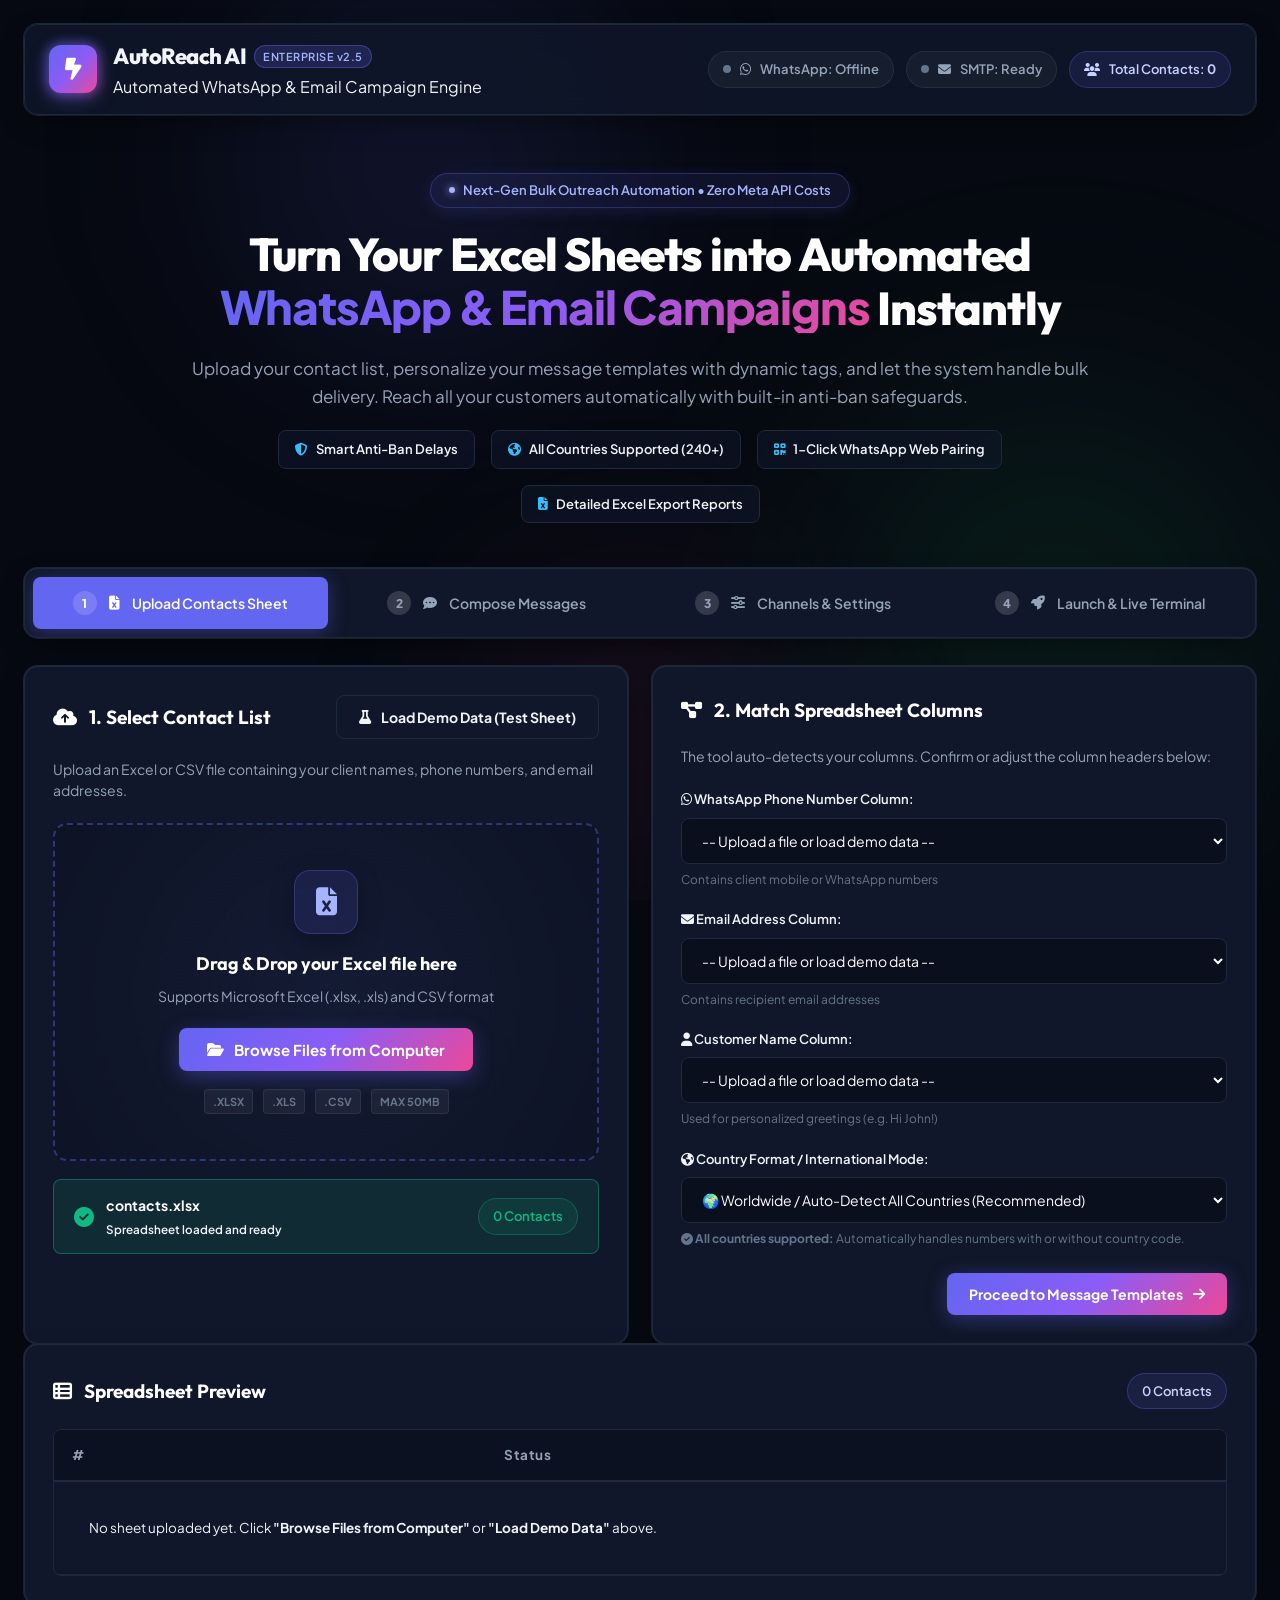
==== commit 6c7699ed: "refactor: convert entire UI to 100% clean English and add guided step-by-step navigation" ====
--- a/index.html
+++ b/index.html
@@ -3,13 +3,1090 @@
 <head>
     <meta charset="UTF-8">
     <meta name="viewport" content="width=device-width, initial-scale=1.0">
-    <title>AutoReach AI - Turn Your Excel Sheets into Automated WhatsApp & Email Campaigns Instantly</title>
-    <!-- Stylesheets -->
-    <link rel="stylesheet" href="static/style.css">
+    <title>AutoReach AI - Automated WhatsApp & Email Outreach Platform</title>
     <link rel="stylesheet" href="https://cdnjs.cloudflare.com/ajax/libs/font-awesome/6.5.1/css/all.min.css">
+    <style>
+/* ==========================================================================
+   AutoReach AI - Ultra-Premium SaaS Stylesheet
+   Modern Glassmorphic Dark Architecture with Vibrant Accents
+   ========================================================================== */
+
+@import url('https://fonts.googleapis.com/css2?family=Outfit:wght@400;500;600;700;800&family=Plus+Jakarta+Sans:wght@300;400;500;600;700&family=JetBrains+Mono:wght@400;500;600&family=Noto+Nastaliq+Urdu:wght@400;600;700&display=swap');
+
+:root {
+    /* Color Palette */
+    --bg-black: #060911;
+    --bg-dark: #0a0f1d;
+    --bg-card: #10172a;
+    --bg-card-hover: #151f38;
+    --bg-card-glass: rgba(16, 23, 42, 0.85);
+    --bg-input: #0a0f1d;
+    
+    --border-subtle: rgba(255, 255, 255, 0.07);
+    --border-card: #1e293b;
+    --border-focus: #6366f1;
+
+    --text-pure: #ffffff;
+    --text-primary: #f1f5f9;
+    --text-secondary: #94a3b8;
+    --text-muted: #64748b;
+
+    /* Accents */
+    --accent: #6366f1;
+    --accent-hover: #4f46e5;
+    --accent-glow: rgba(99, 102, 241, 0.35);
+    --accent-gradient: linear-gradient(135deg, #6366f1 0%, #8b5cf6 50%, #ec4899 100%);
+    
+    --wa-green: #25d366;
+    --wa-green-glow: rgba(37, 211, 102, 0.3);
+    --wa-gradient: linear-gradient(135deg, #25d366 0%, #128c7e 100%);
+    
+    --email-blue: #38bdf8;
+    --email-glow: rgba(56, 189, 248, 0.3);
+    
+    --success: #10b981;
+    --success-bg: rgba(16, 185, 129, 0.12);
+    --danger: #ef4444;
+    --danger-bg: rgba(239, 68, 68, 0.12);
+    --warning: #f59e0b;
+    --warning-bg: rgba(245, 158, 11, 0.12);
+    --info: #06b6d4;
+
+    /* Typography */
+    --font-heading: 'Outfit', sans-serif;
+    --font-body: 'Plus Jakarta Sans', system-ui, sans-serif;
+    --font-code: 'JetBrains Mono', monospace;
+    --font-urdu: 'Noto Nastaliq Urdu', serif;
+
+    /* Radius & Shadows */
+    --radius-sm: 8px;
+    --radius-md: 14px;
+    --radius-lg: 20px;
+    --radius-full: 9999px;
+    
+    --shadow-card: 0 10px 30px -10px rgba(0, 0, 0, 0.6), 0 0 0 1px var(--border-card);
+    --shadow-glow: 0 0 35px -5px var(--accent-glow);
+}
+
+/* Base Styles */
+* {
+    margin: 0;
+    padding: 0;
+    box-sizing: border-box;
+    font-family: var(--font-body);
+}
+
+body {
+    background-color: var(--bg-black);
+    color: var(--text-primary);
+    min-height: 100vh;
+    overflow-x: hidden;
+    position: relative;
+    line-height: 1.6;
+}
+
+/* Ambient Background Lights */
+.bg-ambient {
+    position: fixed;
+    top: 0;
+    left: 0;
+    width: 100vw;
+    height: 100vh;
+    pointer-events: none;
+    z-index: 0;
+    overflow: hidden;
+}
+
+.ambient-light-1 {
+    position: absolute;
+    top: -15%;
+    left: 10%;
+    width: 600px;
+    height: 600px;
+    border-radius: 50%;
+    background: radial-gradient(circle, rgba(99, 102, 241, 0.15) 0%, rgba(99, 102, 241, 0) 70%);
+    filter: blur(80px);
+}
+
+.ambient-light-2 {
+    position: absolute;
+    top: 30%;
+    right: -10%;
+    width: 700px;
+    height: 700px;
+    border-radius: 50%;
+    background: radial-gradient(circle, rgba(37, 211, 102, 0.12) 0%, rgba(37, 211, 102, 0) 70%);
+    filter: blur(100px);
+}
+
+.ambient-light-3 {
+    position: absolute;
+    bottom: -10%;
+    left: 30%;
+    width: 500px;
+    height: 500px;
+    border-radius: 50%;
+    background: radial-gradient(circle, rgba(236, 72, 153, 0.1) 0%, rgba(236, 72, 153, 0) 70%);
+    filter: blur(80px);
+}
+
+/* Main Layout */
+.app-wrapper {
+    position: relative;
+    z-index: 1;
+    max-width: 1320px;
+    margin: 0 auto;
+    padding: 24px;
+}
+
+/* Top Navigation Bar */
+.top-navbar {
+    display: flex;
+    justify-content: space-between;
+    align-items: center;
+    background: var(--bg-card-glass);
+    backdrop-filter: blur(16px);
+    -webkit-backdrop-filter: blur(16px);
+    border: 1px solid var(--border-card);
+    padding: 14px 24px;
+    border-radius: var(--radius-md);
+    margin-bottom: 28px;
+    box-shadow: var(--shadow-card);
+    position: sticky;
+    top: 20px;
+    z-index: 100;
+}
+
+.brand-wrapper {
+    display: flex;
+    align-items: center;
+    gap: 16px;
+    text-decoration: none;
+    color: inherit;
+}
+
+.brand-icon-box {
+    position: relative;
+    width: 48px;
+    height: 48px;
+    background: var(--accent-gradient);
+    border-radius: 12px;
+    display: flex;
+    align-items: center;
+    justify-content: center;
+    font-size: 22px;
+    color: white;
+    box-shadow: 0 6px 20px var(--accent-glow);
+}
+
+.brand-icon-box::after {
+    content: '';
+    position: absolute;
+    inset: -2px;
+    border-radius: 14px;
+    background: var(--accent-gradient);
+    z-index: -1;
+    opacity: 0.6;
+    filter: blur(6px);
+}
+
+.brand-text h1 {
+    font-family: var(--font-heading);
+    font-size: 22px;
+    font-weight: 800;
+    letter-spacing: -0.5px;
+    display: flex;
+    align-items: center;
+    gap: 8px;
+}
+
+.brand-text h1 .version-tag {
+    font-size: 11px;
+    font-weight: 600;
+    padding: 2px 8px;
+    background: rgba(99, 102, 241, 0.2);
+    border: 1px solid rgba(99, 102, 241, 0.4);
+    border-radius: var(--radius-full);
+    color: #a5b4fc;
+    letter-spacing: 0.5px;
+}
+
+.brand-urdu-tag {
+    font-family: var(--font-urdu);
+    font-size: 13px;
+    color: var(--text-secondary);
+    line-height: 1.2;
+}
+
+/* Nav Status Badges */
+.nav-indicators {
+    display: flex;
+    align-items: center;
+    gap: 12px;
+}
+
+.status-badge {
+    display: inline-flex;
+    align-items: center;
+    gap: 9px;
+    padding: 7px 14px;
+    border-radius: var(--radius-full);
+    font-size: 13px;
+    font-weight: 600;
+    background: rgba(255, 255, 255, 0.04);
+    border: 1px solid var(--border-subtle);
+    color: var(--text-secondary);
+    transition: all 0.25s ease;
+}
+
+.status-badge .dot {
+    width: 8px;
+    height: 8px;
+    border-radius: 50%;
+    background: var(--text-muted);
+    transition: all 0.25s ease;
+}
+
+.status-badge.connected {
+    background: rgba(16, 185, 129, 0.1);
+    border-color: rgba(16, 185, 129, 0.3);
+    color: var(--success);
+}
+
+.status-badge.connected .dot {
+    background: var(--success);
+    box-shadow: 0 0 10px var(--success);
+    animation: pulse 2s infinite;
+}
+
+.status-badge.wa-badge.connected {
+    background: rgba(37, 211, 102, 0.1);
+    border-color: rgba(37, 211, 102, 0.3);
+    color: var(--wa-green);
+}
+
+.status-badge.wa-badge.connected .dot {
+    background: var(--wa-green);
+    box-shadow: 0 0 10px var(--wa-green);
+}
+
+.contacts-counter-badge {
+    background: rgba(99, 102, 241, 0.12);
+    border-color: rgba(99, 102, 241, 0.3);
+    color: #c7d2fe;
+}
+
+@keyframes pulse {
+    0%, 100% { transform: scale(1); opacity: 1; }
+    50% { transform: scale(1.3); opacity: 0.7; }
+}
+
+/* Hero Section */
+.hero-section {
+    text-align: center;
+    padding: 30px 20px 45px 20px;
+    max-width: 980px;
+    margin: 0 auto;
+}
+
+.hero-pill {
+    display: inline-flex;
+    align-items: center;
+    gap: 8px;
+    padding: 6px 18px;
+    border-radius: var(--radius-full);
+    background: rgba(99, 102, 241, 0.1);
+    border: 1px solid rgba(99, 102, 241, 0.3);
+    color: #a5b4fc;
+    font-size: 13px;
+    font-weight: 600;
+    margin-bottom: 20px;
+    box-shadow: 0 4px 15px rgba(99, 102, 241, 0.15);
+}
+
+.hero-pill .pulse-indicator {
+    width: 6px;
+    height: 6px;
+    border-radius: 50%;
+    background: #a5b4fc;
+    box-shadow: 0 0 8px #a5b4fc;
+}
+
+.hero-title {
+    font-family: var(--font-heading);
+    font-size: 46px;
+    font-weight: 800;
+    line-height: 1.15;
+    letter-spacing: -1.2px;
+    color: var(--text-pure);
+    margin-bottom: 20px;
+}
+
+.gradient-text {
+    background: var(--accent-gradient);
+    -webkit-background-clip: text;
+    -webkit-text-fill-color: transparent;
+    display: inline-block;
+}
+
+.hero-lead {
+    font-size: 17px;
+    color: var(--text-secondary);
+    line-height: 1.6;
+    margin-bottom: 20px;
+    font-weight: 400;
+}
+
+.hero-urdu-box {
+    display: inline-block;
+    background: rgba(255, 255, 255, 0.03);
+    border: 1px solid rgba(255, 255, 255, 0.08);
+    border-radius: var(--radius-md);
+    padding: 10px 22px;
+    font-family: var(--font-urdu);
+    font-size: 15px;
+    color: #e2e8f0;
+    margin-bottom: 28px;
+    direction: rtl;
+}
+
+/* Feature Highlights Bar */
+.features-bar {
+    display: flex;
+    justify-content: center;
+    gap: 16px;
+    flex-wrap: wrap;
+    margin-top: 10px;
+}
+
+.feature-pill-item {
+    display: flex;
+    align-items: center;
+    gap: 8px;
+    background: rgba(16, 23, 42, 0.6);
+    border: 1px solid var(--border-card);
+    padding: 8px 16px;
+    border-radius: var(--radius-sm);
+    font-size: 13px;
+    font-weight: 600;
+    color: var(--text-primary);
+}
+
+.feature-pill-item i {
+    color: var(--email-blue);
+}
+
+/* Workflow Step Tabs */
+.workflow-nav-wrapper {
+    margin-bottom: 28px;
+}
+
+.workflow-tabs {
+    display: flex;
+    gap: 12px;
+    background: var(--bg-card);
+    border: 1px solid var(--border-card);
+    padding: 8px;
+    border-radius: var(--radius-md);
+    box-shadow: var(--shadow-card);
+    overflow-x: auto;
+}
+
+.tab-trigger {
+    flex: 1;
+    display: flex;
+    align-items: center;
+    justify-content: center;
+    gap: 12px;
+    padding: 14px 20px;
+    background: transparent;
+    border: none;
+    border-radius: var(--radius-sm);
+    color: var(--text-secondary);
+    font-weight: 600;
+    font-size: 14px;
+    cursor: pointer;
+    transition: all 0.25s ease;
+    white-space: nowrap;
+}
+
+.tab-trigger:hover {
+    color: var(--text-pure);
+    background: rgba(255, 255, 255, 0.04);
+}
+
+.tab-trigger.active {
+    background: var(--accent);
+    color: var(--text-pure);
+    box-shadow: 0 4px 20px var(--accent-glow);
+}
+
+.tab-step-badge {
+    width: 24px;
+    height: 24px;
+    border-radius: 50%;
+    background: rgba(255, 255, 255, 0.15);
+    display: inline-flex;
+    align-items: center;
+    justify-content: center;
+    font-size: 12px;
+    font-weight: 800;
+}
+
+/* Cards & Layout */
+.tab-content {
+    display: none;
+}
+
+.tab-content.active {
+    display: block;
+    animation: slideUpFade 0.3s cubic-bezier(0.16, 1, 0.3, 1);
+}
+
+@keyframes slideUpFade {
+    from { opacity: 0; transform: translateY(12px); }
+    to { opacity: 1; transform: translateY(0); }
+}
+
+.grid-2 {
+    display: grid;
+    grid-template-columns: repeat(auto-fit, minmax(380px, 1fr));
+    gap: 24px;
+}
+
+.grid-3 {
+    display: grid;
+    grid-template-columns: repeat(auto-fit, minmax(260px, 1fr));
+    gap: 20px;
+}
+
+.pro-card {
+    background: var(--bg-card);
+    border: 1px solid var(--border-card);
+    border-radius: var(--radius-md);
+    padding: 28px;
+    box-shadow: var(--shadow-card);
+    position: relative;
+    overflow: hidden;
+}
+
+.pro-card-header {
+    display: flex;
+    justify-content: space-between;
+    align-items: center;
+    margin-bottom: 20px;
+}
+
+.pro-card-header h3 {
+    font-family: var(--font-heading);
+    font-size: 19px;
+    font-weight: 700;
+    color: var(--text-pure);
+    display: flex;
+    align-items: center;
+    gap: 12px;
+}
+
+.card-subtitle {
+    font-size: 14px;
+    color: var(--text-secondary);
+    margin-bottom: 22px;
+    line-height: 1.5;
+}
+
+/* Drag & Drop Zone */
+.dropzone-container {
+    border: 2px dashed rgba(99, 102, 241, 0.4);
+    border-radius: var(--radius-md);
+    padding: 45px 25px;
+    text-align: center;
+    background: radial-gradient(circle at center, rgba(99, 102, 241, 0.05) 0%, rgba(10, 15, 29, 0.4) 100%);
+    transition: all 0.3s cubic-bezier(0.16, 1, 0.3, 1);
+    cursor: pointer;
+    position: relative;
+}
+
+.dropzone-container:hover, .dropzone-container.dragover {
+    border-color: var(--accent);
+    background: rgba(99, 102, 241, 0.1);
+    box-shadow: 0 0 30px rgba(99, 102, 241, 0.2);
+    transform: translateY(-2px);
+}
+
+.drop-icon-wrapper {
+    width: 64px;
+    height: 64px;
+    background: rgba(99, 102, 241, 0.12);
+    border: 1px solid rgba(99, 102, 241, 0.3);
+    border-radius: 16px;
+    display: inline-flex;
+    align-items: center;
+    justify-content: center;
+    font-size: 28px;
+    color: #a5b4fc;
+    margin-bottom: 16px;
+    box-shadow: 0 8px 24px rgba(0, 0, 0, 0.3);
+}
+
+.drop-headline {
+    font-family: var(--font-heading);
+    font-size: 18px;
+    font-weight: 700;
+    color: var(--text-pure);
+    margin-bottom: 6px;
+}
+
+.drop-subtext {
+    font-size: 14px;
+    color: var(--text-secondary);
+    margin-bottom: 20px;
+}
+
+.btn-file-select {
+    padding: 12px 28px;
+    font-size: 15px;
+    font-weight: 700;
+    background: var(--accent-gradient);
+    color: white;
+    border: none;
+    border-radius: var(--radius-sm);
+    cursor: pointer;
+    display: inline-flex;
+    align-items: center;
+    gap: 10px;
+    box-shadow: 0 6px 20px var(--accent-glow);
+    transition: all 0.25s ease;
+}
+
+.btn-file-select:hover {
+    transform: translateY(-2px);
+    box-shadow: 0 10px 25px var(--accent-glow);
+}
+
+.file-type-tags {
+    display: flex;
+    justify-content: center;
+    gap: 10px;
+    margin-top: 18px;
+}
+
+.tag-badge {
+    font-size: 11px;
+    font-weight: 700;
+    padding: 3px 8px;
+    background: rgba(255, 255, 255, 0.05);
+    border: 1px solid var(--border-subtle);
+    border-radius: 4px;
+    color: var(--text-muted);
+}
+
+/* File Loaded Banner */
+.file-loaded-banner {
+    display: flex;
+    align-items: center;
+    justify-content: space-between;
+    background: var(--success-bg);
+    border: 1px solid rgba(16, 185, 129, 0.4);
+    padding: 14px 20px;
+    border-radius: var(--radius-sm);
+    margin-top: 18px;
+}
+
+.file-loaded-info {
+    display: flex;
+    align-items: center;
+    gap: 12px;
+    font-weight: 600;
+    font-size: 14px;
+}
+
+.file-loaded-info i {
+    font-size: 20px;
+    color: var(--success);
+}
+
+/* Form Controls */
+.form-group {
+    margin-bottom: 20px;
+}
+
+.form-label {
+    display: block;
+    font-size: 13px;
+    font-weight: 600;
+    color: var(--text-primary);
+    margin-bottom: 8px;
+}
+
+.form-select, .form-input, .form-textarea {
+    width: 100%;
+    padding: 12px 16px;
+    background: var(--bg-input);
+    border: 1px solid var(--border-card);
+    border-radius: var(--radius-sm);
+    color: var(--text-pure);
+    font-size: 14px;
+    outline: none;
+    transition: all 0.2s ease;
+}
+
+.form-select:focus, .form-input:focus, .form-textarea:focus {
+    border-color: var(--border-focus);
+    box-shadow: 0 0 0 3px rgba(99, 102, 241, 0.15);
+}
+
+.form-textarea {
+    resize: vertical;
+    line-height: 1.6;
+}
+
+.help-text {
+    font-size: 12px;
+    color: var(--text-muted);
+    margin-top: 6px;
+    display: block;
+}
+
+/* Dynamic Variable Tags Bar */
+.variables-ribbon {
+    background: var(--bg-card);
+    border: 1px solid var(--border-card);
+    border-radius: var(--radius-md);
+    padding: 14px 20px;
+    margin-bottom: 24px;
+    display: flex;
+    align-items: center;
+    gap: 16px;
+    flex-wrap: wrap;
+    box-shadow: var(--shadow-card);
+}
+
+.ribbon-label {
+    font-size: 13px;
+    font-weight: 700;
+    color: var(--email-blue);
+    display: flex;
+    align-items: center;
+    gap: 8px;
+}
+
+.tags-group {
+    display: flex;
+    gap: 8px;
+    flex-wrap: wrap;
+}
+
+.var-tag-btn {
+    background: rgba(99, 102, 241, 0.12);
+    border: 1px solid rgba(99, 102, 241, 0.35);
+    color: #c7d2fe;
+    padding: 6px 14px;
+    border-radius: var(--radius-full);
+    font-size: 13px;
+    font-weight: 600;
+    cursor: pointer;
+    transition: all 0.2s ease;
+}
+
+.var-tag-btn:hover {
+    background: var(--accent);
+    color: white;
+    transform: translateY(-1px);
+    box-shadow: 0 4px 12px var(--accent-glow);
+}
+
+/* WhatsApp Phone Mockup Preview */
+.phone-mockup-wrapper {
+    background: #0f1626;
+    border: 2px solid #22324f;
+    border-radius: 36px;
+    padding: 12px;
+    max-width: 380px;
+    margin: 0 auto;
+    box-shadow: 0 20px 40px rgba(0, 0, 0, 0.6);
+}
+
+.phone-screen {
+    background: #0b141a;
+    border-radius: 26px;
+    overflow: hidden;
+    display: flex;
+    flex-direction: column;
+    height: 480px;
+    position: relative;
+}
+
+.phone-screen-header {
+    background: #202c33;
+    padding: 12px 16px;
+    display: flex;
+    align-items: center;
+    gap: 12px;
+    border-bottom: 1px solid rgba(255, 255, 255, 0.05);
+}
+
+.phone-avatar {
+    width: 36px;
+    height: 36px;
+    background: var(--wa-green);
+    border-radius: 50%;
+    display: flex;
+    align-items: center;
+    justify-content: center;
+    color: white;
+    font-size: 16px;
+    font-weight: 700;
+}
+
+.phone-contact-info {
+    flex: 1;
+}
+
+.phone-contact-name {
+    font-size: 14px;
+    font-weight: 600;
+    color: #e9edef;
+}
+
+.phone-contact-status {
+    font-size: 11px;
+    color: var(--wa-green);
+}
+
+.phone-chat-body {
+    flex: 1;
+    padding: 16px;
+    overflow-y: auto;
+    background: #0b141a url('data:image/svg+xml;utf8,<svg xmlns="http://www.w3.org/2000/svg" width="60" height="60" opacity="0.03"><rect width="60" height="60" fill="none"/><circle cx="30" cy="30" r="10" fill="white"/></svg>') repeat;
+    display: flex;
+    flex-direction: column;
+    justify-content: flex-end;
+}
+
+.wa-message-bubble {
+    align-self: flex-end;
+    background: #005c4b;
+    color: #e9edef;
+    padding: 10px 14px;
+    border-radius: 12px 12px 2px 12px;
+    max-width: 88%;
+    font-size: 13.5px;
+    line-height: 1.5;
+    white-space: pre-wrap;
+    box-shadow: 0 2px 5px rgba(0,0,0,0.3);
+    position: relative;
+}
+
+.wa-bubble-footer {
+    display: flex;
+    align-items: center;
+    justify-content: flex-end;
+    gap: 4px;
+    font-size: 10px;
+    color: rgba(255, 255, 255, 0.6);
+    margin-top: 4px;
+}
+
+.wa-bubble-footer i {
+    color: #53bdeb;
+}
+
+/* Table Preview */
+.pro-table-wrapper {
+    overflow-x: auto;
+    border-radius: var(--radius-sm);
+    border: 1px solid var(--border-card);
+}
+
+.pro-table {
+    width: 100%;
+    border-collapse: collapse;
+    font-size: 13.5px;
+    text-align: left;
+}
+
+.pro-table th {
+    background: #0b1120;
+    padding: 14px 18px;
+    color: var(--text-secondary);
+    font-weight: 700;
+    border-bottom: 2px solid var(--border-card);
+    letter-spacing: 0.5px;
+}
+
+.pro-table td {
+    padding: 12px 18px;
+    border-bottom: 1px solid var(--border-subtle);
+    color: var(--text-primary);
+}
+
+.pro-table tr:hover td {
+    background: rgba(255, 255, 255, 0.02);
+}
+
+/* Control Launch Banner */
+.launch-banner {
+    background: radial-gradient(circle at 10% 20%, #1e1b4b 0%, #0d1527 90%);
+    border: 1px solid #3730a3;
+    border-radius: var(--radius-lg);
+    padding: 36px 32px;
+    display: flex;
+    justify-content: space-between;
+    align-items: center;
+    flex-wrap: wrap;
+    gap: 24px;
+    box-shadow: 0 15px 40px rgba(0, 0, 0, 0.5), 0 0 30px rgba(99, 102, 241, 0.15);
+    margin-bottom: 28px;
+}
+
+.launch-banner-text h2 {
+    font-family: var(--font-heading);
+    font-size: 26px;
+    font-weight: 800;
+    color: var(--text-pure);
+    margin-bottom: 8px;
+}
+
+.launch-banner-text p {
+    color: #c7d2fe;
+    font-size: 15px;
+}
+
+.launch-actions {
+    display: flex;
+    gap: 14px;
+    flex-wrap: wrap;
+}
+
+/* Buttons */
+.btn-pro {
+    display: inline-flex;
+    align-items: center;
+    justify-content: center;
+    gap: 10px;
+    padding: 12px 22px;
+    font-weight: 700;
+    font-size: 14px;
+    border-radius: var(--radius-sm);
+    border: none;
+    cursor: pointer;
+    transition: all 0.25s cubic-bezier(0.16, 1, 0.3, 1);
+    text-decoration: none;
+}
+
+.btn-pro-primary {
+    background: var(--accent-gradient);
+    color: white;
+    box-shadow: 0 4px 20px var(--accent-glow);
+}
+
+.btn-pro-primary:hover {
+    transform: translateY(-2px);
+    box-shadow: 0 8px 28px var(--accent-glow);
+}
+
+.btn-pro-wa {
+    background: var(--wa-gradient);
+    color: white;
+    box-shadow: 0 4px 20px var(--wa-green-glow);
+}
+
+.btn-pro-wa:hover {
+    transform: translateY(-2px);
+    box-shadow: 0 8px 28px var(--wa-green-glow);
+}
+
+.btn-pro-danger {
+    background: var(--danger);
+    color: white;
+}
+
+.btn-pro-outline {
+    background: transparent;
+    border: 1px solid var(--border-card);
+    color: var(--text-primary);
+}
+
+.btn-pro-outline:hover {
+    background: rgba(255, 255, 255, 0.05);
+    border-color: rgba(255, 255, 255, 0.2);
+}
+
+.btn-pro-lg {
+    padding: 16px 32px;
+    font-size: 16px;
+    border-radius: var(--radius-md);
+}
+
+.btn-pro:disabled {
+    opacity: 0.4;
+    cursor: not-allowed;
+    transform: none !important;
+}
+
+/* Live Metrics Grid */
+.metrics-hub {
+    display: grid;
+    grid-template-columns: repeat(4, 1fr);
+    gap: 18px;
+    margin-top: 24px;
+}
+
+.metric-box {
+    background: #0a0f1d;
+    border: 1px solid var(--border-card);
+    border-radius: var(--radius-md);
+    padding: 20px;
+    text-align: center;
+    position: relative;
+    overflow: hidden;
+}
+
+.metric-box::before {
+    content: '';
+    position: absolute;
+    top: 0;
+    left: 0;
+    right: 0;
+    height: 3px;
+    background: var(--border-card);
+}
+
+.metric-box.metric-sent::before { background: var(--success); }
+.metric-box.metric-failed::before { background: var(--danger); }
+.metric-box.metric-remaining::before { background: var(--email-blue); }
+
+.metric-name {
+    font-size: 12px;
+    font-weight: 700;
+    color: var(--text-muted);
+    text-transform: uppercase;
+    letter-spacing: 0.8px;
+    margin-bottom: 8px;
+}
+
+.metric-number {
+    font-family: var(--font-heading);
+    font-size: 32px;
+    font-weight: 800;
+}
+
+/* Progress Bar */
+.pro-progress-container {
+    margin-top: 10px;
+}
+
+.pro-progress-header {
+    display: flex;
+    justify-content: space-between;
+    align-items: center;
+    margin-bottom: 12px;
+}
+
+.progress-active-target {
+    font-size: 14px;
+    font-weight: 700;
+    color: var(--email-blue);
+}
+
+.progress-pct {
+    font-family: var(--font-heading);
+    font-size: 20px;
+    font-weight: 800;
+    color: var(--accent);
+}
+
+.pro-progress-track {
+    width: 100%;
+    height: 12px;
+    background: #080d1a;
+    border-radius: var(--radius-full);
+    overflow: hidden;
+    border: 1px solid var(--border-card);
+}
+
+.pro-progress-fill {
+    height: 100%;
+    background: linear-gradient(90deg, #6366f1, #25d366);
+    border-radius: var(--radius-full);
+    transition: width 0.4s cubic-bezier(0.16, 1, 0.3, 1);
+}
+
+/* Terminal Console */
+.terminal-card {
+    background: #050811;
+    border: 1px solid #172338;
+    border-radius: var(--radius-md);
+    overflow: hidden;
+}
+
+.terminal-header {
+    background: #0a0f1d;
+    padding: 12px 18px;
+    display: flex;
+    justify-content: space-between;
+    align-items: center;
+    border-bottom: 1px solid #172338;
+}
+
+.terminal-title {
+    font-family: var(--font-code);
+    font-size: 13px;
+    color: var(--text-secondary);
+    display: flex;
+    align-items: center;
+    gap: 8px;
+}
+
+.terminal-dots {
+    display: flex;
+    gap: 6px;
+}
+
+.terminal-dots span {
+    width: 10px;
+    height: 10px;
+    border-radius: 50%;
+}
+
+.terminal-dots .dot-r { background: #ef4444; }
+.terminal-dots .dot-y { background: #f59e0b; }
+.terminal-dots .dot-g { background: #10b981; }
+
+.terminal-body {
+    height: 300px;
+    overflow-y: auto;
+    padding: 16px;
+    font-family: var(--font-code);
+    font-size: 13px;
+    line-height: 1.7;
+    background: #050811;
+}
+
+.t-line {
+    margin-bottom: 6px;
+    display: flex;
+    gap: 10px;
+}
+
+.t-time { color: var(--text-muted); }
+.t-msg-info { color: #94a3b8; }
+.t-msg-success { color: #34d399; font-weight: 600; }
+.t-msg-error { color: #f87171; font-weight: 600; }
+.t-msg-warning { color: #fbbf24; }
+
+/* Responsive adjustments */
+@media (max-width: 900px) {
+    .hero-title { font-size: 32px; }
+    .metrics-hub { grid-template-columns: repeat(2, 1fr); }
+    .top-navbar { flex-direction: column; gap: 16px; align-items: flex-start; }
+    .nav-indicators { width: 100%; justify-content: space-between; }
+}
+
+    </style>
 </head>
 <body>
-    <!-- Ambient Background Light Effects -->
+    <!-- Ambient Lighting -->
     <div class="bg-ambient">
         <div class="ambient-light-1"></div>
         <div class="ambient-light-2"></div>
@@ -17,15 +1094,15 @@
     </div>
 
     <div class="app-wrapper">
-        <!-- Top Navigation Bar -->
+        <!-- Top Navbar -->
         <header class="top-navbar">
             <a href="#" class="brand-wrapper">
                 <div class="brand-icon-box">
                     <i class="fa-solid fa-bolt-lightning"></i>
                 </div>
                 <div class="brand-text">
-                    <h1>AutoReach AI <span class="version-tag">PRO v2.4</span></h1>
-                    <span class="brand-urdu-tag">آٹومیٹڈ واٹس ایپ اور ای میل سینڈر</span>
+                    <h1>AutoReach AI <span class="version-tag">ENTERPRISE v2.5</span></h1>
+                    <span class="brand-sub-tag">Automated WhatsApp & Email Campaign Engine</span>
                 </div>
             </a>
 
@@ -42,17 +1119,17 @@
                     <span id="emailStatusText">SMTP: Ready</span>
                 </div>
                 <div class="status-badge contacts-counter-badge">
-                    <i class="fa-solid fa-address-book"></i>
+                    <i class="fa-solid fa-users"></i>
                     <span>Total Contacts: <strong id="totalContactsBadge">0</strong></span>
                 </div>
             </div>
         </header>
 
-        <!-- Hero Section with User's Exact Heading & Copy -->
+        <!-- Hero Section -->
         <section class="hero-section">
             <div class="hero-pill">
                 <span class="pulse-indicator"></span>
-                <span>Next-Gen Bulk Outreach Automation Engine • Zero Meta Cloud Fees</span>
+                <span>Next-Gen Bulk Outreach Automation • Zero Meta API Costs</span>
             </div>
 
             <h1 class="hero-title">
@@ -60,55 +1137,51 @@
             </h1>
 
             <p class="hero-lead">
-                Upload your contact list, customize your message templates, and let the system handle the outreach. Deliver personalized WhatsApp messages and high-deliverability emails automatically without manual effort or account bans.
+                Upload your contact list, personalize your message templates with dynamic tags, and let the system handle bulk delivery. Reach all your customers automatically with built-in anti-ban safeguards.
             </p>
-
-            <div class="hero-urdu-box">
-                اپنی ایکسل شیٹ اپلوڈ کریں، پرسنلائزڈ میسج لکھیں اور بغیر کسی اکاؤنٹ بین کے خودکار طریقے سے پیغامات بھیجنا شروع کریں۔
-            </div>
 
             <div class="features-bar">
                 <div class="feature-pill-item">
                     <i class="fa-solid fa-shield-halved"></i>
-                    <span>Smart Anti-Ban Safe Delays</span>
+                    <span>Smart Anti-Ban Delays</span>
                 </div>
                 <div class="feature-pill-item">
-                    <i class="fa-solid fa-wand-magic-sparkles"></i>
-                    <span>Auto Column Detection</span>
+                    <i class="fa-solid fa-earth-americas"></i>
+                    <span>All Countries Supported (240+)</span>
                 </div>
                 <div class="feature-pill-item">
                     <i class="fa-solid fa-qrcode"></i>
-                    <span>1-Click WhatsApp Web QR Login</span>
+                    <span>1-Click WhatsApp Web Pairing</span>
                 </div>
                 <div class="feature-pill-item">
                     <i class="fa-solid fa-file-excel"></i>
-                    <span>Downloadable Delivery Reports</span>
+                    <span>Detailed Excel Export Reports</span>
                 </div>
             </div>
         </section>
 
-        <!-- 4-Step Interactive Workflow Navigation -->
+        <!-- 4-Step Workflow Tabs -->
         <nav class="workflow-nav-wrapper">
             <div class="workflow-tabs">
                 <button class="tab-trigger active" data-tab="tab-upload">
                     <span class="tab-step-badge">1</span>
                     <i class="fa-solid fa-file-excel"></i>
-                    <span>Upload Sheet (ایکسل فائل)</span>
+                    <span>Upload Contacts Sheet</span>
                 </button>
                 <button class="tab-trigger" data-tab="tab-message">
                     <span class="tab-step-badge">2</span>
                     <i class="fa-solid fa-comment-dots"></i>
-                    <span>Message Templates (پیغام)</span>
+                    <span>Compose Messages</span>
                 </button>
                 <button class="tab-trigger" data-tab="tab-config">
                     <span class="tab-step-badge">3</span>
                     <i class="fa-solid fa-sliders"></i>
-                    <span>Channel Settings (سیٹنگز)</span>
+                    <span>Channels & Settings</span>
                 </button>
                 <button class="tab-trigger" data-tab="tab-campaign">
                     <span class="tab-step-badge">4</span>
                     <i class="fa-solid fa-rocket"></i>
-                    <span>Launch & Live Logs (شروع کریں)</span>
+                    <span>Launch & Live Terminal</span>
                 </button>
             </div>
         </nav>
@@ -119,13 +1192,13 @@
                 <!-- Dropzone Area -->
                 <div class="pro-card">
                     <div class="pro-card-header">
-                        <h3><i class="fa-solid fa-cloud-arrow-up text-accent"></i> 1. Select Contact Sheet</h3>
+                        <h3><i class="fa-solid fa-cloud-arrow-up text-accent"></i> 1. Select Contact List</h3>
                         <button type="button" class="btn-pro btn-pro-outline font-sm" id="btnLoadSample">
-                            <i class="fa-solid fa-flask"></i> Load Sample Data (ٹیسٹ شیٹ)
+                            <i class="fa-solid fa-flask"></i> Load Demo Data (Test Sheet)
                         </button>
                     </div>
                     <p class="card-subtitle">
-                        ایکسل فائل منتخب کریں جس میں آپ کے کلائنٹس کے نمبرز اور ای میلز موجود ہیں۔
+                        Upload an Excel or CSV file containing your client names, phone numbers, and email addresses.
                     </p>
 
                     <div class="dropzone-container" id="dropZone">
@@ -134,18 +1207,17 @@
                             <i class="fa-solid fa-file-excel"></i>
                         </div>
                         <h4 class="drop-headline">Drag & Drop your Excel file here</h4>
-                        <p class="drop-subtext">یا نیچے دیا گیا بٹن دبا کر فائل منتخب کریں</p>
-
-                        <!-- User's Requested Button -->
+                        <p class="drop-subtext">Supports Microsoft Excel (.xlsx, .xls) and CSV format</p>
+
                         <button type="button" class="btn-file-select" onclick="document.getElementById('fileInput').click()">
-                            <i class="fa-solid fa-folder-open"></i> File select karne ke liye (Browse Files)
+                            <i class="fa-solid fa-folder-open"></i> Browse Files from Computer
                         </button>
 
                         <div class="file-type-tags">
                             <span class="tag-badge">.XLSX</span>
                             <span class="tag-badge">.XLS</span>
                             <span class="tag-badge">.CSV</span>
-                            <span class="tag-badge">UP TO 50MB</span>
+                            <span class="tag-badge">MAX 50MB</span>
                         </div>
                     </div>
 
@@ -153,8 +1225,8 @@
                         <div class="file-loaded-info">
                             <i class="fa-solid fa-circle-check"></i>
                             <div>
-                                <div id="loadedFileName" style="color: white;">contacts.xlsx</div>
-                                <small class="text-muted">Loaded Successfully</small>
+                                <div id="loadedFileName" style="color: white; font-weight: 700;">contacts.xlsx</div>
+                                <small class="text-muted">Spreadsheet loaded and ready</small>
                             </div>
                         </div>
                         <span class="status-badge connected" id="loadedRowCount">0 Contacts</span>
@@ -164,40 +1236,40 @@
                 <!-- Column Auto-Mapper -->
                 <div class="pro-card">
                     <div class="pro-card-header">
-                        <h3><i class="fa-solid fa-diagram-project text-cyan"></i> 2. Auto-Detected Columns</h3>
+                        <h3><i class="fa-solid fa-diagram-project text-cyan"></i> 2. Match Spreadsheet Columns</h3>
                     </div>
                     <p class="card-subtitle">
-                        ٹول نے خود بخود مناسب کالمز پہچان لیے ہیں۔ ضرورت ہو تو خود منتخب کر سکتے ہیں:
+                        The tool auto-detects your columns. Confirm or adjust the column headers below:
                     </p>
 
                     <div class="form-group">
                         <label class="form-label"><i class="fa-brands fa-whatsapp text-success"></i> WhatsApp Phone Number Column:</label>
                         <select id="mapPhone" class="form-select">
-                            <option value="">-- Upload a file first --</option>
+                            <option value="">-- Upload a file or load demo data --</option>
                         </select>
-                        <small class="help-text">فون نمبرز والا کالم سلیکٹ کریں</small>
+                        <small class="help-text">Contains client mobile or WhatsApp numbers</small>
                     </div>
 
                     <div class="form-group">
-                        <label class="form-label"><i class="fa-solid fa-envelope text-email"></i> Email Column:</label>
+                        <label class="form-label"><i class="fa-solid fa-envelope text-email"></i> Email Address Column:</label>
                         <select id="mapEmail" class="form-select">
-                            <option value="">-- Upload a file first --</option>
+                            <option value="">-- Upload a file or load demo data --</option>
                         </select>
-                        <small class="help-text">ای میل ایڈریسز والا کالم</small>
+                        <small class="help-text">Contains recipient email addresses</small>
                     </div>
 
                     <div class="form-group">
-                        <label class="form-label"><i class="fa-solid fa-user text-warning"></i> Client Name Column:</label>
+                        <label class="form-label"><i class="fa-solid fa-user text-warning"></i> Customer Name Column:</label>
                         <select id="mapName" class="form-select">
-                            <option value="">-- Upload a file first --</option>
+                            <option value="">-- Upload a file or load demo data --</option>
                         </select>
-                        <small class="help-text">کلائنٹ کے نام والا کالم (میسج میں نام لگانے کے لیے)</small>
+                        <small class="help-text">Used for personalized greetings (e.g. Hi John!)</small>
                     </div>
 
                     <div class="form-group">
-                        <label class="form-label"><i class="fa-solid fa-earth-americas text-cyan"></i> Country Format / Mode (تمام ممالک سپورٹڈ ہیں):</label>
+                        <label class="form-label"><i class="fa-solid fa-earth-americas text-cyan"></i> Country Format / International Mode:</label>
                         <select id="countryModeSelect" class="form-select">
-                            <option value="AUTO" selected>🌍 Worldwide / Auto-Detect All Countries (تمام ممالک خودکار)</option>
+                            <option value="AUTO" selected>🌍 Worldwide / Auto-Detect All Countries (Recommended)</option>
                             <option value="PK">🇵🇰 Pakistan (+92 / 03xx)</option>
                             <option value="AE">🇦🇪 United Arab Emirates (+971 / 05xx)</option>
                             <option value="SA">🇸🇦 Saudi Arabia (+966 / 05xx)</option>
@@ -213,8 +1285,15 @@
                             <option value="AU">🇦🇺 Australia (+61)</option>
                         </select>
                         <small class="help-text">
-                            <i class="fa-solid fa-circle-check text-success"></i> <strong>تمام ممالک کے نمبرز سپورٹڈ ہیں:</strong> چاہے شیٹ میں ایک ہی ملک کے ہوں یا مکس ممالک کے نمبرز ہوں، سسٹم خود بخود پہچان لے گا۔
+                            <i class="fa-solid fa-circle-check text-success"></i> <strong>All countries supported:</strong> Automatically handles numbers with or without country code.
                         </small>
+                    </div>
+
+                    <div style="margin-top: 24px; text-align: right;">
+                        <button type="button" class="btn-pro btn-pro-primary" onclick="switchTab('tab-message')">
+                            <span>Proceed to Message Templates</span>
+                            <i class="fa-solid fa-arrow-right"></i>
+                        </button>
                     </div>
                 </div>
             </div>
@@ -222,8 +1301,8 @@
             <!-- Contacts Preview Table -->
             <div class="pro-card mt-4">
                 <div class="pro-card-header">
-                    <h3><i class="fa-solid fa-table-list text-accent"></i> Contacts Preview (شیٹ کا پری ویو)</h3>
-                    <span class="status-badge contacts-counter-badge" id="previewTotalBadge">0 Leads Loaded</span>
+                    <h3><i class="fa-solid fa-table-list text-accent"></i> Spreadsheet Preview</h3>
+                    <span class="status-badge contacts-counter-badge" id="previewTotalBadge">0 Contacts</span>
                 </div>
                 <div class="pro-table-wrapper">
                     <table class="pro-table" id="previewTable">
@@ -235,8 +1314,8 @@
                         </thead>
                         <tbody>
                             <tr>
-                                <td colspan="2" class="text-center text-muted" style="padding: 30px;">
-                                    کوئی فائل اپلوڈ نہیں ہوئی۔ اوپر موجود "File select karne ke liye" بٹن پر کلک کریں۔
+                                <td colspan="2" class="text-center text-muted" style="padding: 35px;">
+                                    No sheet uploaded yet. Click <strong>"Browse Files from Computer"</strong> or <strong>"Load Demo Data"</strong> above.
                                 </td>
                             </tr>
                         </tbody>
@@ -255,7 +1334,7 @@
                     <button type="button" class="var-tag-btn" data-var="{Email}">+ {Email}</button>
                     <button type="button" class="var-tag-btn" data-var="{Company}">+ {Company}</button>
                 </div>
-                <small class="text-muted ml-auto">ٹیگ پر کلک کریں، یہ خود بخود میسج میں ایڈ ہو جائے گا</small>
+                <small class="text-muted ml-auto">Click any tag to insert it into your message at the cursor position.</small>
             </div>
 
             <div class="grid-2">
@@ -267,14 +1346,16 @@
                             <h3><i class="fa-brands fa-whatsapp text-success"></i> WhatsApp Message Template</h3>
                         </div>
                         <div class="form-group">
-                            <label class="form-label">Message Content (اردو یا انگلش):</label>
-                            <textarea id="waMessageText" class="form-textarea" rows="7" placeholder="Salam {Name}!&#10;&#10;Umeed hai aap theek hongey. Humari service ke hawalay se rabta kar rahay hain...&#10;&#10;Regards,&#10;Your Business">Salam {Name}! 
-
-Umeed hai aap theek hongey. Ye aik automated personalized message hai. Agar aap ko mazeed maloomat chahiye ho to zaroor rabta karein!
-
-Regards,
-My Business</textarea>
-                            <small class="help-text">دائیں جانب فون پری ویو میں دیکھ سکتے ہیں کہ یہ میسج موبائل پر کیسا لگے گا</small>
+                            <label class="form-label">Message Body:</label>
+                            <textarea id="waMessageText" class="form-textarea" rows="7" placeholder="Hello {Name},&#10;&#10;We are reaching out regarding our special service offer...&#10;&#10;Best regards,&#10;Our Company">Hello {Name},
+
+We hope you are having a wonderful day! We are reaching out regarding an exclusive update for {Company}. 
+
+Please feel free to reply directly to this message if you have any questions or would like more details.
+
+Best regards,
+Business Outreach Team</textarea>
+                            <small class="help-text">The live phone screen on the right shows how this message appears on mobile devices.</small>
                         </div>
                     </div>
 
@@ -284,19 +1365,31 @@
                             <h3><i class="fa-solid fa-envelope text-email"></i> Email Message Template</h3>
                         </div>
                         <div class="form-group">
-                            <label class="form-label">Email Subject (موضوع):</label>
+                            <label class="form-label">Email Subject:</label>
                             <input type="text" id="emailSubject" class="form-input" value="Special Update for {Name}">
                         </div>
                         <div class="form-group">
-                            <label class="form-label">Email Body (پیغام):</label>
-                            <textarea id="emailBody" class="form-textarea" rows="6" placeholder="Hi {Name},&#10;&#10;We are reaching out to you regarding...&#10;&#10;Best regards,&#10;Your Team">Dear {Name},
+                            <label class="form-label">Email Body:</label>
+                            <textarea id="emailBody" class="form-textarea" rows="6" placeholder="Dear {Name},&#10;&#10;We are pleased to introduce...&#10;&#10;Best regards,&#10;Your Team">Dear {Name},
 
 We hope this email finds you well. 
 
-This is an automated communication regarding your inquiry. Please feel free to reply directly to this email if you have any questions.
-
-Best regards,
-Business Outreach Team</textarea>
+This is a personalized follow-up regarding our services for {Company}. We would love to assist you with any inquiries or requests you may have.
+
+Feel free to reply directly to this email at any time.
+
+Sincerely,
+Client Success Team</textarea>
+                        </div>
+
+                        <div style="margin-top: 20px; display: flex; justify-content: space-between; align-items: center;">
+                            <button type="button" class="btn-pro btn-pro-outline font-sm" onclick="switchTab('tab-upload')">
+                                <i class="fa-solid fa-arrow-left"></i> Back to Upload
+                            </button>
+                            <button type="button" class="btn-pro btn-pro-primary" onclick="switchTab('tab-config')">
+                                <span>Proceed to Settings</span>
+                                <i class="fa-solid fa-arrow-right"></i>
+                            </button>
                         </div>
                     </div>
                 </div>
@@ -307,7 +1400,7 @@
                         <h3><i class="fa-solid fa-mobile-screen-button text-cyan"></i> Live Phone Mockup</h3>
                         <span class="status-badge wa-badge connected"><span class="dot"></span> Real-time Preview</span>
                     </div>
-                    <p class="card-subtitle">جیسے جیسے آپ بائیں طرف لکھیں گے، یہ خود بخود اپڈیٹ ہوگا:</p>
+                    <p class="card-subtitle">Updates automatically in real time as you edit the message on the left:</p>
 
                     <div class="phone-mockup-wrapper">
                         <div class="phone-screen">
@@ -323,9 +1416,9 @@
 
                             <div class="phone-chat-body">
                                 <div class="wa-message-bubble">
-                                    <div id="mockupMessageText">Salam Ali Khan! 
-
-Umeed hai aap theek hongey. Ye aik automated personalized message hai.</div>
+                                    <div id="mockupMessageText">Hello Ali Khan!
+
+We hope you are having a wonderful day! We are reaching out regarding an exclusive update.</div>
                                     <div class="wa-bubble-footer">
                                         <span>12:45 PM</span>
                                         <i class="fa-solid fa-check-double"></i>
@@ -347,16 +1440,16 @@
                         <h3><i class="fa-brands fa-whatsapp text-success"></i> WhatsApp Web Connection</h3>
                     </div>
                     <p class="card-subtitle">
-                        واٹس ایپ سے میسج بھیجنے کے لیے نیچے دیے گئے بٹن پر کلک کریں۔ کروم براؤزر کھلے گا، اس میں اپنے واٹس ایپ سے کیو آر کوڈ (QR Code) اسکین کر لیں:
+                        To send automated WhatsApp messages from your computer, launch WhatsApp Web and scan the QR code once with your phone:
                     </p>
 
                     <div style="background: var(--bg-black); border: 1px solid var(--border-card); border-radius: var(--radius-sm); padding: 22px; text-align: center; margin-bottom: 20px;">
                         <div id="waDetailedStatus" style="font-weight: 600; margin-bottom: 16px; color: var(--text-secondary);">
-                            کروم براؤزر ابھی بند ہے۔ نیچے دیا گیا سبز بٹن دبائیں۔
+                            Chrome browser is currently idle. Click the green button below to launch.
                         </div>
                         <div style="display: flex; gap: 12px; justify-content: center; flex-wrap: wrap;">
                             <button type="button" class="btn-pro btn-pro-wa" id="btnLaunchWhatsApp">
-                                <i class="fa-brands fa-whatsapp"></i> Launch WhatsApp Web & Login (کروم کھولیں)
+                                <i class="fa-brands fa-whatsapp"></i> Launch WhatsApp Web & Login
                             </button>
                             <button type="button" class="btn-pro btn-pro-outline" id="btnCheckWhatsAppStatus">
                                 <i class="fa-solid fa-rotate"></i> Check Connection
@@ -367,7 +1460,7 @@
                     <div class="feature-pill-item" style="background: rgba(37, 211, 102, 0.08); border-color: rgba(37, 211, 102, 0.3);">
                         <i class="fa-solid fa-lock" style="color: var(--wa-green);"></i>
                         <span style="color: #d1fae5; font-size: 13px;">
-                            <strong>سیشن محفوظ رہتا ہے:</strong> صرف ایک بار کیو آر اسکین کرنا پڑے گا، آئندہ خود بخود لاگ ان رہے گا۔
+                            <strong>Persistent Login:</strong> You only need to scan the QR code once. Your session is saved securely on your local PC.
                         </span>
                     </div>
                 </div>
@@ -381,22 +1474,22 @@
                         <label class="form-label">Email Provider:</label>
                         <select id="emailProvider" class="form-select">
                             <option value="gmail" selected>Gmail (smtp.gmail.com)</option>
-                            <option value="outlook">Outlook / Hotmail</option>
+                            <option value="outlook">Outlook / Hotmail (smtp-mail.outlook.com)</option>
                             <option value="yahoo">Yahoo Mail</option>
-                            <option value="custom">Custom SMTP (cPanel / Titan / Domain)</option>
+                            <option value="custom">Custom Domain SMTP (cPanel / Titan / Hostinger)</option>
                         </select>
                     </div>
 
                     <div class="form-group">
-                        <label class="form-label">Sender Email Address (آپ کا ای میل):</label>
+                        <label class="form-label">Sender Email Address:</label>
                         <input type="email" id="senderEmail" class="form-input" placeholder="yourbusiness@gmail.com">
                     </div>
 
                     <div class="form-group">
-                        <label class="form-label">App Password (گوگل ایپ پاسورڈ):</label>
-                        <input type="password" id="senderPassword" class="form-input" placeholder="16-letter App Password">
+                        <label class="form-label">App Password:</label>
+                        <input type="password" id="senderPassword" class="form-input" placeholder="16-character Google App Password">
                         <small class="help-text">
-                            Gmail کے لیے اپنا عام پاسورڈ نہیں بلکہ <strong>Google App Password</strong> استعمال کریں (<a href="https://myaccount.google.com/apppasswords" target="_blank" style="color: var(--email-blue); text-decoration: underline;">یہاں سے جنریٹ کریں</a>).
+                            For Gmail, use a <strong>Google App Password</strong> (generate from <a href="https://myaccount.google.com/apppasswords" target="_blank" style="color: var(--email-blue); text-decoration: underline;">Google Account Security</a>).
                         </small>
                     </div>
 
@@ -415,7 +1508,7 @@
 
                     <div style="margin-top: 18px;">
                         <button type="button" class="btn-pro btn-pro-outline" id="btnTestEmail">
-                            <i class="fa-solid fa-vial-circle-check"></i> Test Email Credentials (ٹیسٹ کریں)
+                            <i class="fa-solid fa-vial-circle-check"></i> Test Email Credentials
                         </button>
                         <span id="testEmailResult" class="font-sm" style="margin-left: 12px;"></span>
                     </div>
@@ -425,15 +1518,15 @@
             <!-- Anti-Ban & Safe Delay -->
             <div class="pro-card mt-4">
                 <div class="pro-card-header">
-                    <h3><i class="fa-solid fa-shield-virus text-warning"></i> Anti-Ban Safe Delays (واٹس ایپ محفوظ رکھنے کے لیے وقفہ)</h3>
+                    <h3><i class="fa-solid fa-shield-virus text-warning"></i> Anti-Ban Safe Delays & Sending Channels</h3>
                 </div>
                 <div class="grid-3">
                     <div class="form-group">
-                        <label class="form-label">Minimum Delay (سیکنڈز):</label>
+                        <label class="form-label">Minimum Delay between messages (seconds):</label>
                         <input type="number" id="minDelay" class="form-input" value="6" min="3" max="60">
                     </div>
                     <div class="form-group">
-                        <label class="form-label">Maximum Delay (سیکنڈز):</label>
+                        <label class="form-label">Maximum Delay between messages (seconds):</label>
                         <input type="number" id="maxDelay" class="form-input" value="12" min="5" max="120">
                     </div>
                     <div class="form-group">
@@ -448,6 +1541,16 @@
                         </div>
                     </div>
                 </div>
+
+                <div style="margin-top: 24px; display: flex; justify-content: space-between; align-items: center;">
+                    <button type="button" class="btn-pro btn-pro-outline font-sm" onclick="switchTab('tab-message')">
+                        <i class="fa-solid fa-arrow-left"></i> Back to Templates
+                    </button>
+                    <button type="button" class="btn-pro btn-pro-primary" onclick="switchTab('tab-campaign')">
+                        <span>Proceed to Launch Campaign</span>
+                        <i class="fa-solid fa-arrow-right"></i>
+                    </button>
+                </div>
             </div>
         </section>
 
@@ -457,17 +1560,17 @@
             <div class="launch-banner">
                 <div class="launch-banner-text">
                     <h2>Ready to Launch Outreach Campaign?</h2>
-                    <p>ایک کلک کریں اور تمام نمبرز اور ای میلز پر خود بخود پرسنلائزڈ میسجز جانا شروع ہو جائیں گے:</p>
+                    <p>Click the button below to start sending automated personalized messages to all contacts:</p>
                 </div>
                 <div class="launch-actions">
                     <button type="button" class="btn-pro btn-pro-primary btn-pro-lg" id="btnStartCampaign">
-                        <i class="fa-solid fa-play"></i> Start Automated Campaign (شروع کریں)
+                        <i class="fa-solid fa-play"></i> Start Automated Campaign
                     </button>
                     <button type="button" class="btn-pro btn-pro-danger btn-pro-lg" id="btnStopCampaign" disabled>
-                        <i class="fa-solid fa-pause"></i> Pause / Stop (روکیں)
+                        <i class="fa-solid fa-pause"></i> Pause / Stop
                     </button>
                     <a href="/api/download-report" class="btn-pro btn-pro-wa btn-pro-lg" id="btnDownloadReport" style="display:none;">
-                        <i class="fa-solid fa-file-arrow-down"></i> Download Excel Report (رپورٹ ڈاؤنلوڈ)
+                        <i class="fa-solid fa-file-arrow-down"></i> Download Excel Report
                     </a>
                 </div>
             </div>
@@ -502,7 +1605,7 @@
                         <div class="metric-number text-danger" id="metricFailed">0</div>
                     </div>
                     <div class="metric-box metric-remaining">
-                        <div class="metric-name">Remaining</div>
+                        <div class="metric-name">Remaining in Queue</div>
                         <div class="metric-number text-cyan" id="metricRemaining">0</div>
                     </div>
                 </div>
@@ -527,14 +1630,632 @@
                 <div class="terminal-body" id="terminalLogs">
                     <div class="t-line">
                         <span class="t-time">[00:00:00]</span>
-                        <span class="t-msg-info">System initialized. AutoReach Pro Engine ready for execution.</span>
+                        <span class="t-msg-info">System initialized. AutoReach Enterprise Engine ready for execution.</span>
                     </div>
                 </div>
             </div>
         </section>
     </div>
 
-    <!-- Scripts -->
-    <script src="static/app.js"></script>
+    <!-- Embedded Scripts -->
+    <script>
+let campaignPollInterval = null;
+let lastFocusedTextarea = null;
+let currentColumns = [];
+let samplePreviewRows = [];
+
+document.addEventListener('DOMContentLoaded', () => {
+    initTabs();
+    initFileUpload();
+    initVariableTags();
+    initEmailConfig();
+    initWhatsAppActions();
+    initCampaignControls();
+    initPhoneMockupSync();
+
+    // Check status initially
+    checkWhatsAppStatus();
+});
+
+// 1. TABS NAVIGATION
+function initTabs() {
+    const tabBtns = document.querySelectorAll('.tab-trigger');
+    tabBtns.forEach(btn => {
+        btn.addEventListener('click', () => {
+            const targetId = btn.getAttribute('data-tab');
+            switchTab(targetId);
+        });
+    });
+}
+
+function switchTab(targetId) {
+    document.querySelectorAll('.tab-trigger').forEach(b => b.classList.remove('active'));
+    document.querySelectorAll('.tab-content').forEach(c => c.classList.remove('active'));
+
+    const activeBtn = document.querySelector(`.tab-trigger[data-tab="${targetId}"]`);
+    const activeContent = document.getElementById(targetId);
+
+    if (activeBtn && activeContent) {
+        activeBtn.classList.add('active');
+        activeContent.classList.add('active');
+    }
+}
+
+// 2. FILE UPLOAD & PREVIEW
+function initFileUpload() {
+    const dropZone = document.getElementById('dropZone');
+    const fileInput = document.getElementById('fileInput');
+    const btnLoadSample = document.getElementById('btnLoadSample');
+
+    if (dropZone) {
+        ['dragenter', 'dragover'].forEach(eventName => {
+            dropZone.addEventListener(eventName, (e) => {
+                e.preventDefault();
+                e.stopPropagation();
+                dropZone.classList.add('dragover');
+            });
+        });
+
+        ['dragleave', 'drop'].forEach(eventName => {
+            dropZone.addEventListener(eventName, (e) => {
+                e.preventDefault();
+                e.stopPropagation();
+                dropZone.classList.remove('dragover');
+            });
+        });
+
+        dropZone.addEventListener('drop', (e) => {
+            const files = e.dataTransfer.files;
+            if (files.length > 0) {
+                uploadFile(files[0]);
+            }
+        });
+    }
+
+    if (fileInput) {
+        fileInput.addEventListener('change', (e) => {
+            if (e.target.files.length > 0) {
+                uploadFile(e.target.files[0]);
+            }
+        });
+    }
+
+    if (btnLoadSample) {
+        btnLoadSample.addEventListener('click', () => {
+            fetch('/api/load-sample')
+                .then(res => res.json())
+                .then(data => {
+                    if (data.success) {
+                        handleParsedData(data);
+                    } else {
+                        alert('Error loading sample: ' + data.error);
+                    }
+                })
+                .catch(err => alert('Network error: ' + err));
+        });
+    }
+}
+
+function uploadFile(file) {
+    const formData = new FormData();
+    formData.append('file', file);
+
+    const headline = document.querySelector('.drop-headline');
+    const originalText = headline ? headline.innerText : 'Drag & Drop your Excel file here';
+    if (headline) {
+        headline.innerHTML = `<i class="fa-solid fa-spinner fa-spin text-accent"></i> Processing ${file.name}...`;
+    }
+
+    fetch('/api/upload', {
+        method: 'POST',
+        body: formData
+    })
+    .then(res => res.json())
+    .then(data => {
+        if (headline) headline.innerText = originalText;
+        if (data.success) {
+            handleParsedData(data);
+        } else {
+            alert('Upload error: ' + (data.error || 'Failed to read spreadsheet'));
+        }
+    })
+    .catch(err => {
+        if (headline) headline.innerText = originalText;
+        alert('Upload failed: ' + err);
+    });
+}
+
+function handleParsedData(data) {
+    currentColumns = data.columns || [];
+    samplePreviewRows = data.preview || [];
+
+    // Update Badges & Counters
+    const infoBadge = document.getElementById('fileInfoBadge');
+    if (infoBadge) infoBadge.classList.remove('hidden');
+
+    const fileNameEl = document.getElementById('loadedFileName');
+    if (fileNameEl) fileNameEl.innerText = data.filename;
+
+    const rowCountEl = document.getElementById('loadedRowCount');
+    if (rowCountEl) rowCountEl.innerText = `${data.total_rows} Contacts`;
+
+    const previewBadge = document.getElementById('previewTotalBadge');
+    if (previewBadge) previewBadge.innerText = `${data.total_rows} Leads Loaded`;
+
+    const totalContactsBadge = document.getElementById('totalContactsBadge');
+    if (totalContactsBadge) totalContactsBadge.innerText = data.total_rows;
+
+    const metricTotal = document.getElementById('metricTotal');
+    if (metricTotal) metricTotal.innerText = data.total_rows;
+
+    const metricRem = document.getElementById('metricRemaining');
+    if (metricRem) metricRem.innerText = data.total_rows;
+
+    // Populate Column Selects
+    populateSelect('mapPhone', currentColumns, data.detected.phone);
+    populateSelect('mapEmail', currentColumns, data.detected.email);
+    populateSelect('mapName', currentColumns, data.detected.name);
+
+    // Render Preview Table
+    renderTablePreview(currentColumns, data.preview);
+
+    // Refresh Dynamic Tags in Tab 2
+    renderDynamicTags(currentColumns);
+
+    // Update Phone Mockup with First Contact Name
+    if (data.preview && data.preview.length > 0 && data.detected.name) {
+        const firstContact = data.preview[0];
+        const firstName = firstContact[data.detected.name] || 'Ali Khan';
+        const mockupName = document.getElementById('mockupContactName');
+        if (mockupName) mockupName.innerText = firstName;
+        updateMockupText();
+    }
+}
+
+function populateSelect(selectId, columns, selectedValue) {
+    const select = document.getElementById(selectId);
+    if (!select) return;
+
+    select.innerHTML = '<option value="">-- Do Not Send / Not Mapped --</option>';
+    columns.forEach(col => {
+        const opt = document.createElement('option');
+        opt.value = col;
+        opt.textContent = col;
+        if (col === selectedValue) {
+            opt.selected = true;
+        }
+        select.appendChild(opt);
+    });
+}
+
+function renderTablePreview(columns, previewRows) {
+    const table = document.getElementById('previewTable');
+    if (!table || !columns || columns.length === 0) return;
+
+    let theadHtml = '<tr><th>#</th>';
+    columns.forEach(c => theadHtml += `<th>${escapeHtml(c)}</th>`);
+    theadHtml += '</tr>';
+
+    let tbodyHtml = '';
+    previewRows.forEach((row, i) => {
+        tbodyHtml += `<tr><td><strong>${i + 1}</strong></td>`;
+        columns.forEach(col => {
+            tbodyHtml += `<td>${escapeHtml(row[col] || '')}</td>`;
+        });
+        tbodyHtml += '</tr>';
+    });
+
+    table.innerHTML = `<thead>${theadHtml}</thead><tbody>${tbodyHtml}</tbody>`;
+}
+
+// 3. DYNAMIC VARIABLE TAGS & PHONE MOCKUP SYNC
+function initVariableTags() {
+    const waText = document.getElementById('waMessageText');
+    const emBody = document.getElementById('emailBody');
+    const emSubj = document.getElementById('emailSubject');
+
+    [waText, emBody, emSubj].forEach(elem => {
+        if (elem) {
+            elem.addEventListener('focus', () => {
+                lastFocusedTextarea = elem;
+            });
+        }
+    });
+
+    bindVariablePills();
+}
+
+function renderDynamicTags(columns) {
+    const container = document.getElementById('variablesTags');
+    if (!container) return;
+
+    container.innerHTML = '';
+    columns.forEach(col => {
+        const btn = document.createElement('button');
+        btn.type = 'button';
+        btn.className = 'var-tag-btn';
+        btn.setAttribute('data-var', `{${col}}`);
+        btn.textContent = `+ {${col}}`;
+        container.appendChild(btn);
+    });
+    bindVariablePills();
+}
+
+function bindVariablePills() {
+    document.querySelectorAll('.var-tag-btn').forEach(pill => {
+        pill.onclick = () => {
+            const tag = pill.getAttribute('data-var');
+            insertTagAtCursor(tag);
+        };
+    });
+}
+
+function insertTagAtCursor(tag) {
+    const target = lastFocusedTextarea || document.getElementById('waMessageText');
+    if (!target) return;
+
+    const startPos = target.selectionStart || 0;
+    const endPos = target.selectionEnd || 0;
+    const text = target.value;
+
+    target.value = text.substring(0, startPos) + tag + text.substring(endPos);
+    target.focus();
+    target.selectionStart = target.selectionEnd = startPos + tag.length;
+
+    updateMockupText();
+}
+
+function initPhoneMockupSync() {
+    const waText = document.getElementById('waMessageText');
+    if (waText) {
+        waText.addEventListener('input', updateMockupText);
+        updateMockupText();
+    }
+}
+
+function updateMockupText() {
+    const waText = document.getElementById('waMessageText');
+    const mockupBubble = document.getElementById('mockupMessageText');
+    if (!waText || !mockupBubble) return;
+
+    let sampleName = 'Ali Khan';
+    if (samplePreviewRows && samplePreviewRows.length > 0) {
+        const nameCol = document.getElementById('mapName')?.value;
+        if (nameCol && samplePreviewRows[0][nameCol]) {
+            sampleName = samplePreviewRows[0][nameCol];
+        }
+    }
+
+    let rendered = waText.value || '';
+    rendered = rendered.replace(/{Name}/gi, sampleName);
+    rendered = rendered.replace(/{Phone}/gi, '+92 300 1234567');
+    rendered = rendered.replace(/{Email}/gi, 'client@example.com');
+    rendered = rendered.replace(/{Company}/gi, 'Tech Solutions');
+
+    mockupBubble.innerText = rendered || 'Type a message in the box to preview...';
+}
+
+// 4. EMAIL CONFIGURATION
+function initEmailConfig() {
+    const providerSelect = document.getElementById('emailProvider');
+    const customFields = document.getElementById('customSmtpFields');
+    const btnTest = document.getElementById('btnTestEmail');
+    const testResult = document.getElementById('testEmailResult');
+
+    if (providerSelect) {
+        providerSelect.addEventListener('change', () => {
+            if (providerSelect.value === 'custom') {
+                customFields?.classList.remove('hidden');
+            } else {
+                customFields?.classList.add('hidden');
+            }
+        });
+    }
+
+    if (btnTest) {
+        btnTest.addEventListener('click', () => {
+            const email = document.getElementById('senderEmail')?.value.trim();
+            const pwd = document.getElementById('senderPassword')?.value.trim();
+            if (!email || !pwd) {
+                alert('Please enter your Sender Email and App Password first');
+                return;
+            }
+
+            testResult.innerHTML = '<i class="fa-solid fa-spinner fa-spin text-accent"></i> Connecting to SMTP server...';
+
+            fetch('/api/test-email', {
+                method: 'POST',
+                headers: { 'Content-Type': 'application/json' },
+                body: JSON.stringify({
+                    provider: providerSelect.value,
+                    sender_email: email,
+                    password: pwd,
+                    custom_host: document.getElementById('customHost')?.value || '',
+                    custom_port: document.getElementById('customPort')?.value || 587
+                })
+            })
+            .then(res => res.json())
+            .then(data => {
+                if (data.success) {
+                    testResult.innerHTML = `<span class="text-success"><i class="fa-solid fa-circle-check"></i> ${data.message}</span>`;
+                    document.getElementById('emailStatusPill')?.classList.add('connected');
+                    const textEl = document.getElementById('emailStatusText');
+                    if (textEl) textEl.innerText = 'SMTP: Verified';
+                } else {
+                    testResult.innerHTML = `<span class="text-danger"><i class="fa-solid fa-circle-xmark"></i> ${data.message}</span>`;
+                }
+            })
+            .catch(err => {
+                testResult.innerHTML = `<span class="text-danger">Network error: ${err}</span>`;
+            });
+        });
+    }
+}
+
+// 5. WHATSAPP ACTIONS
+function initWhatsAppActions() {
+    const btnLaunch = document.getElementById('btnLaunchWhatsApp');
+    const btnCheck = document.getElementById('btnCheckWhatsAppStatus');
+    const waDetail = document.getElementById('waDetailedStatus');
+
+    if (btnLaunch) {
+        btnLaunch.addEventListener('click', () => {
+            waDetail.innerHTML = '<i class="fa-solid fa-spinner fa-spin text-accent"></i> Opening Google Chrome for WhatsApp Web...';
+            fetch('/api/whatsapp/launch', { method: 'POST' })
+                .then(res => res.json())
+                .then(data => {
+                    if (data.success) {
+                        if (data.logged_in) {
+                            setWhatsAppConnectedUI();
+                        } else {
+                            waDetail.innerHTML = '<span class="text-warning"><i class="fa-solid fa-qrcode"></i> Chrome is open! Scan the QR code in Chrome with your phone.</span>';
+                            startPollingWhatsAppStatus();
+                        }
+                    } else {
+                        waDetail.innerHTML = `<span class="text-danger">Error: ${data.error}</span>`;
+                    }
+                })
+                .catch(err => waDetail.innerHTML = `<span class="text-danger">Launch error: ${err}</span>`);
+        });
+    }
+
+    if (btnCheck) {
+        btnCheck.addEventListener('click', checkWhatsAppStatus);
+    }
+}
+
+function checkWhatsAppStatus() {
+    fetch('/api/whatsapp/status')
+        .then(res => res.json())
+        .then(data => {
+            if (data.logged_in) {
+                setWhatsAppConnectedUI();
+            } else if (data.running) {
+                const waDetail = document.getElementById('waDetailedStatus');
+                if (waDetail) {
+                    waDetail.innerHTML = '<span class="text-warning"><i class="fa-solid fa-qrcode"></i> Chrome is open. Please scan QR code.</span>';
+                }
+            }
+        })
+        .catch(() => {});
+}
+
+function setWhatsAppConnectedUI() {
+    const waDetail = document.getElementById('waDetailedStatus');
+    if (waDetail) {
+        waDetail.innerHTML = '<span class="text-success"><i class="fa-solid fa-circle-check"></i> WhatsApp Web is Connected & Ready!</span>';
+    }
+    const pill = document.getElementById('waStatusPill');
+    if (pill) pill.classList.add('connected');
+    const text = document.getElementById('waStatusText');
+    if (text) text.innerText = 'WhatsApp: Online';
+}
+
+function startPollingWhatsAppStatus() {
+    const interval = setInterval(() => {
+        fetch('/api/whatsapp/status')
+            .then(res => res.json())
+            .then(data => {
+                if (data.logged_in) {
+                    clearInterval(interval);
+                    setWhatsAppConnectedUI();
+                }
+            })
+            .catch(() => {});
+    }, 4000);
+}
+
+// 6. CAMPAIGN CONTROLS & REAL-TIME LOGS
+function initCampaignControls() {
+    const btnStart = document.getElementById('btnStartCampaign');
+    const btnStop = document.getElementById('btnStopCampaign');
+    const btnClearLogs = document.getElementById('btnClearLogs');
+
+    if (btnStart) {
+        btnStart.addEventListener('click', () => {
+            const channels = [];
+            if (document.getElementById('chkWhatsApp')?.checked) channels.push('whatsapp');
+            if (document.getElementById('chkEmail')?.checked) channels.push('email');
+
+            if (channels.length === 0) {
+                alert('Please select at least one outreach channel (WhatsApp or Email)');
+                return;
+            }
+
+            const phoneCol = document.getElementById('mapPhone')?.value;
+            const emailCol = document.getElementById('mapEmail')?.value;
+            const nameCol = document.getElementById('mapName')?.value;
+
+            if (channels.includes('whatsapp') && !phoneCol) {
+                alert('Please map the WhatsApp Phone Number column in Step 1');
+                switchTab('tab-upload');
+                return;
+            }
+
+            if (channels.includes('email')) {
+                if (!emailCol) {
+                    alert('Please map the Email column in Step 1');
+                    switchTab('tab-upload');
+                    return;
+                }
+                const senderEmail = document.getElementById('senderEmail')?.value.trim();
+                const senderPassword = document.getElementById('senderPassword')?.value.trim();
+                if (!senderEmail || !senderPassword) {
+                    alert('Please configure your Sender Email and App Password in Step 3');
+                    switchTab('tab-config');
+                    return;
+                }
+            }
+
+            const payload = {
+                channels: channels,
+                column_mapping: {
+                    phone: phoneCol,
+                    email: emailCol,
+                    name: nameCol
+                },
+                whatsapp_template: document.getElementById('waMessageText')?.value || '',
+                email_config: {
+                    provider: document.getElementById('emailProvider')?.value || 'gmail',
+                    sender_email: document.getElementById('senderEmail')?.value.trim() || '',
+                    password: document.getElementById('senderPassword')?.value.trim() || '',
+                    subject: document.getElementById('emailSubject')?.value || '',
+                    body: document.getElementById('emailBody')?.value || '',
+                    custom_host: document.getElementById('customHost')?.value || '',
+                    custom_port: document.getElementById('customPort')?.value || 587,
+                    is_html: false
+                },
+                default_country: document.getElementById('countryModeSelect')?.value || 'AUTO',
+                min_delay: parseInt(document.getElementById('minDelay')?.value) || 6,
+                max_delay: parseInt(document.getElementById('maxDelay')?.value) || 12
+            };
+
+            btnStart.disabled = true;
+            if (btnStop) btnStop.disabled = false;
+
+            fetch('/api/start-campaign', {
+                method: 'POST',
+                headers: { 'Content-Type': 'application/json' },
+                body: JSON.stringify(payload)
+            })
+            .then(res => res.json())
+            .then(data => {
+                if (data.success) {
+                    switchTab('tab-campaign');
+                    startProgressPolling();
+                } else {
+                    alert('Error starting campaign: ' + data.error);
+                    btnStart.disabled = false;
+                    if (btnStop) btnStop.disabled = true;
+                }
+            })
+            .catch(err => {
+                alert('Failed to start campaign: ' + err);
+                btnStart.disabled = false;
+                if (btnStop) btnStop.disabled = true;
+            });
+        });
+    }
+
+    if (btnStop) {
+        btnStop.addEventListener('click', () => {
+            fetch('/api/stop-campaign', { method: 'POST' })
+                .then(res => res.json())
+                .then(data => {
+                    alert(data.message);
+                    btnStop.disabled = true;
+                });
+        });
+    }
+
+    if (btnClearLogs) {
+        btnClearLogs.addEventListener('click', () => {
+            const terminal = document.getElementById('terminalLogs');
+            if (terminal) terminal.innerHTML = '';
+        });
+    }
+}
+
+function startProgressPolling() {
+    if (campaignPollInterval) clearInterval(campaignPollInterval);
+
+    campaignPollInterval = setInterval(() => {
+        fetch('/api/campaign-status')
+            .then(res => res.json())
+            .then(state => {
+                updateCampaignUI(state);
+                if (!state.running && state.completed) {
+                    clearInterval(campaignPollInterval);
+                    const btnStart = document.getElementById('btnStartCampaign');
+                    const btnStop = document.getElementById('btnStopCampaign');
+                    if (btnStart) btnStart.disabled = false;
+                    if (btnStop) btnStop.disabled = true;
+                    if (state.has_report) {
+                        const reportBtn = document.getElementById('btnDownloadReport');
+                        if (reportBtn) reportBtn.style.display = 'inline-flex';
+                    }
+                }
+            })
+            .catch(() => {});
+    }, 1500);
+}
+
+function updateCampaignUI(state) {
+    const total = state.total || 0;
+    const current = state.current_index || 0;
+    const sent = state.sent_count || 0;
+    const failed = state.failed_count || 0;
+    const remaining = Math.max(0, total - (sent + failed));
+    const percent = total > 0 ? Math.round((current / total) * 100) : 0;
+
+    const fill = document.getElementById('progressBarFill');
+    if (fill) fill.style.width = `${percent}%`;
+
+    const pctEl = document.getElementById('progressPercent');
+    if (pctEl) pctEl.innerText = `${percent}%`;
+
+    const targetEl = document.getElementById('currentTargetText');
+    if (targetEl) {
+        targetEl.innerText = state.current_name ? `Sending to: ${state.current_name} (${current}/${total})` : (state.running ? 'Starting...' : 'Completed');
+    }
+
+    const mTotal = document.getElementById('metricTotal');
+    if (mTotal) mTotal.innerText = total;
+
+    const mSent = document.getElementById('metricSent');
+    if (mSent) mSent.innerText = sent;
+
+    const mFailed = document.getElementById('metricFailed');
+    if (mFailed) mFailed.innerText = failed;
+
+    const mRemaining = document.getElementById('metricRemaining');
+    if (mRemaining) mRemaining.innerText = remaining;
+
+    // Stream logs
+    if (state.logs && state.logs.length > 0) {
+        const terminal = document.getElementById('terminalLogs');
+        if (terminal) {
+            let html = '';
+            state.logs.forEach(log => {
+                const levelClass = `t-msg-${log.level || 'info'}`;
+                html += `<div class="t-line"><span class="t-time">[${log.time}]</span> <span class="${levelClass}">${escapeHtml(log.message)}</span></div>`;
+            });
+            terminal.innerHTML = html;
+            terminal.scrollTop = terminal.scrollHeight;
+        }
+    }
+}
+
+function escapeHtml(text) {
+    if (!text) return '';
+    return text.toString()
+        .replace(/&/g, '&amp;')
+        .replace(/</g, '&lt;')
+        .replace(/>/g, '&gt;')
+        .replace(/"/g, '&quot;')
+        .replace(/'/g, '&#039;');
+}
+
+    </script>
 </body>
 </html>
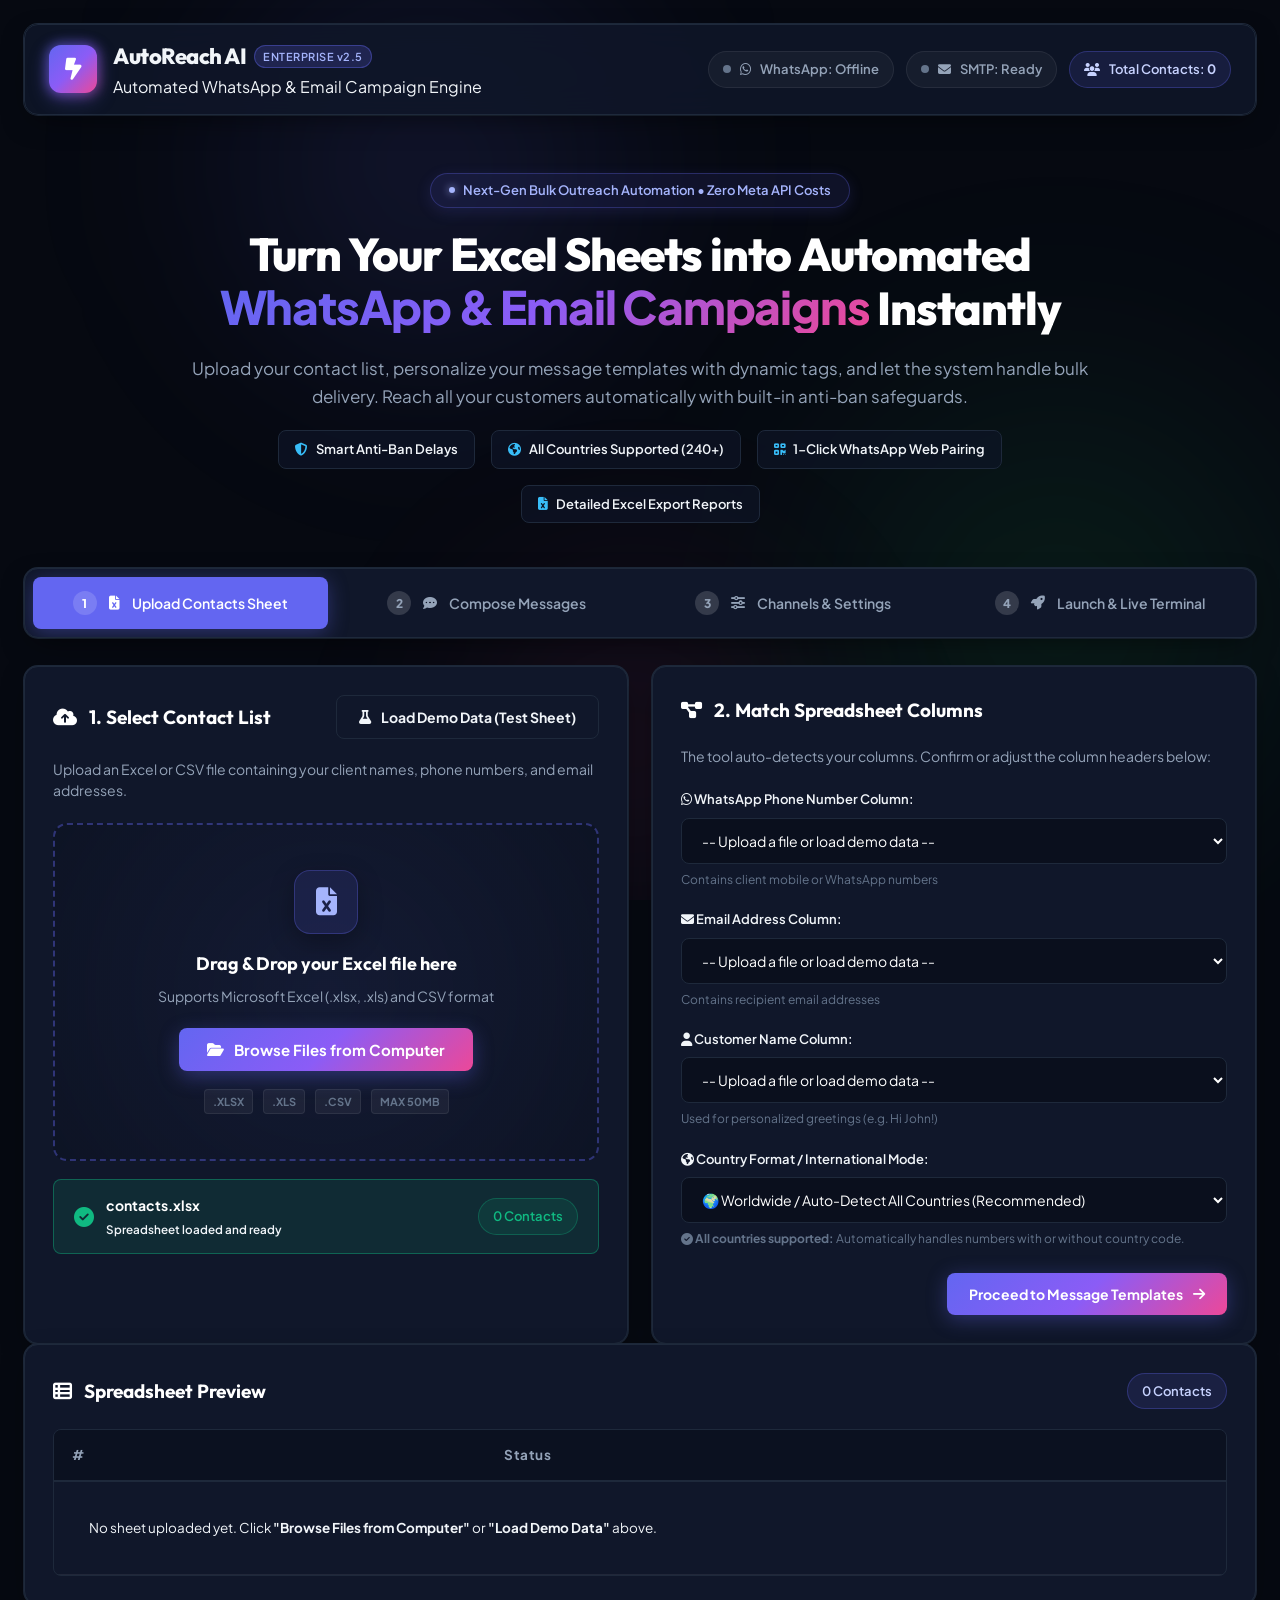
==== commit 8e6a3a64: "feat: customize dynamic message templates and sample data for travel clients" ====
--- a/index.html
+++ b/index.html
@@ -1347,14 +1347,14 @@
                         </div>
                         <div class="form-group">
                             <label class="form-label">Message Body:</label>
-                            <textarea id="waMessageText" class="form-textarea" rows="7" placeholder="Hello {Name},&#10;&#10;We are reaching out regarding our special service offer...&#10;&#10;Best regards,&#10;Our Company">Hello {Name},
-
-We hope you are having a wonderful day! We are reaching out regarding an exclusive update for {Company}. 
-
-Please feel free to reply directly to this message if you have any questions or would like more details.
-
-Best regards,
-Business Outreach Team</textarea>
+                            <textarea id="waMessageText" class="form-textarea" rows="7" placeholder="Hello {Name},&#10;&#10;We are reaching out regarding our special service offer...&#10;&#10;Best regards,&#10;Our Company">Hello {Traveler Name}! ✈️
+
+Your travel booking update for {Destination} ({Package}) on {Travel Date} is confirmed!
+
+Your booking status is: {Status}. Please let us know if you require airport transfer or travel assistance.
+
+Safe travels!
+Travel & Tours Team</textarea>
                             <small class="help-text">The live phone screen on the right shows how this message appears on mobile devices.</small>
                         </div>
                     </div>
@@ -1366,20 +1366,24 @@
                         </div>
                         <div class="form-group">
                             <label class="form-label">Email Subject:</label>
-                            <input type="text" id="emailSubject" class="form-input" value="Special Update for {Name}">
+                            <input type="text" id="emailSubject" class="form-input" value="Travel Booking Update for {Traveler Name} - {Destination}">
                         </div>
                         <div class="form-group">
                             <label class="form-label">Email Body:</label>
-                            <textarea id="emailBody" class="form-textarea" rows="6" placeholder="Dear {Name},&#10;&#10;We are pleased to introduce...&#10;&#10;Best regards,&#10;Your Team">Dear {Name},
-
-We hope this email finds you well. 
-
-This is a personalized follow-up regarding our services for {Company}. We would love to assist you with any inquiries or requests you may have.
-
-Feel free to reply directly to this email at any time.
-
-Sincerely,
-Client Success Team</textarea>
+                            <textarea id="emailBody" class="form-textarea" rows="6" placeholder="Dear {Name},&#10;&#10;We are pleased to introduce...&#10;&#10;Best regards,&#10;Your Team">Dear {Traveler Name},
+
+We hope you are excited for your upcoming journey! Here are your travel booking details:
+
+- Traveler Name: {Traveler Name}
+- Destination: {Destination}
+- Departure Date: {Travel Date}
+- Selected Package: {Package}
+- Status: {Status}
+
+Please reply directly to this email if you need any ticket or visa adjustments.
+
+Wishing you safe travels!
+Travel Reservations Desk</textarea>
                         </div>
 
                         <div style="margin-top: 20px; display: flex; justify-content: space-between; align-items: center;">
@@ -1407,7 +1411,7 @@
                             <div class="phone-screen-header">
                                 <div class="phone-avatar">C</div>
                                 <div class="phone-contact-info">
-                                    <div class="phone-contact-name" id="mockupContactName">Ali Khan</div>
+                                    <div class="phone-contact-name" id="mockupContactName">Muhammad Rizwan</div>
                                     <div class="phone-contact-status">online</div>
                                 </div>
                                 <i class="fa-solid fa-video text-muted"></i>
@@ -1416,7 +1420,7 @@
 
                             <div class="phone-chat-body">
                                 <div class="wa-message-bubble">
-                                    <div id="mockupMessageText">Hello Ali Khan!
+                                    <div id="mockupMessageText">Hello Muhammad Rizwan!
 
 We hope you are having a wonderful day! We are reaching out regarding an exclusive update.</div>
                                     <div class="wa-bubble-footer">
@@ -1805,7 +1809,7 @@
     // Update Phone Mockup with First Contact Name
     if (data.preview && data.preview.length > 0 && data.detected.name) {
         const firstContact = data.preview[0];
-        const firstName = firstContact[data.detected.name] || 'Ali Khan';
+        const firstName = firstContact[data.detected.name] || 'Muhammad Rizwan';
         const mockupName = document.getElementById('mockupContactName');
         if (mockupName) mockupName.innerText = firstName;
         updateMockupText();
@@ -1918,7 +1922,7 @@
     const mockupBubble = document.getElementById('mockupMessageText');
     if (!waText || !mockupBubble) return;
 
-    let sampleName = 'Ali Khan';
+    let sampleName = 'Muhammad Rizwan';
     if (samplePreviewRows && samplePreviewRows.length > 0) {
         const nameCol = document.getElementById('mapName')?.value;
         if (nameCol && samplePreviewRows[0][nameCol]) {
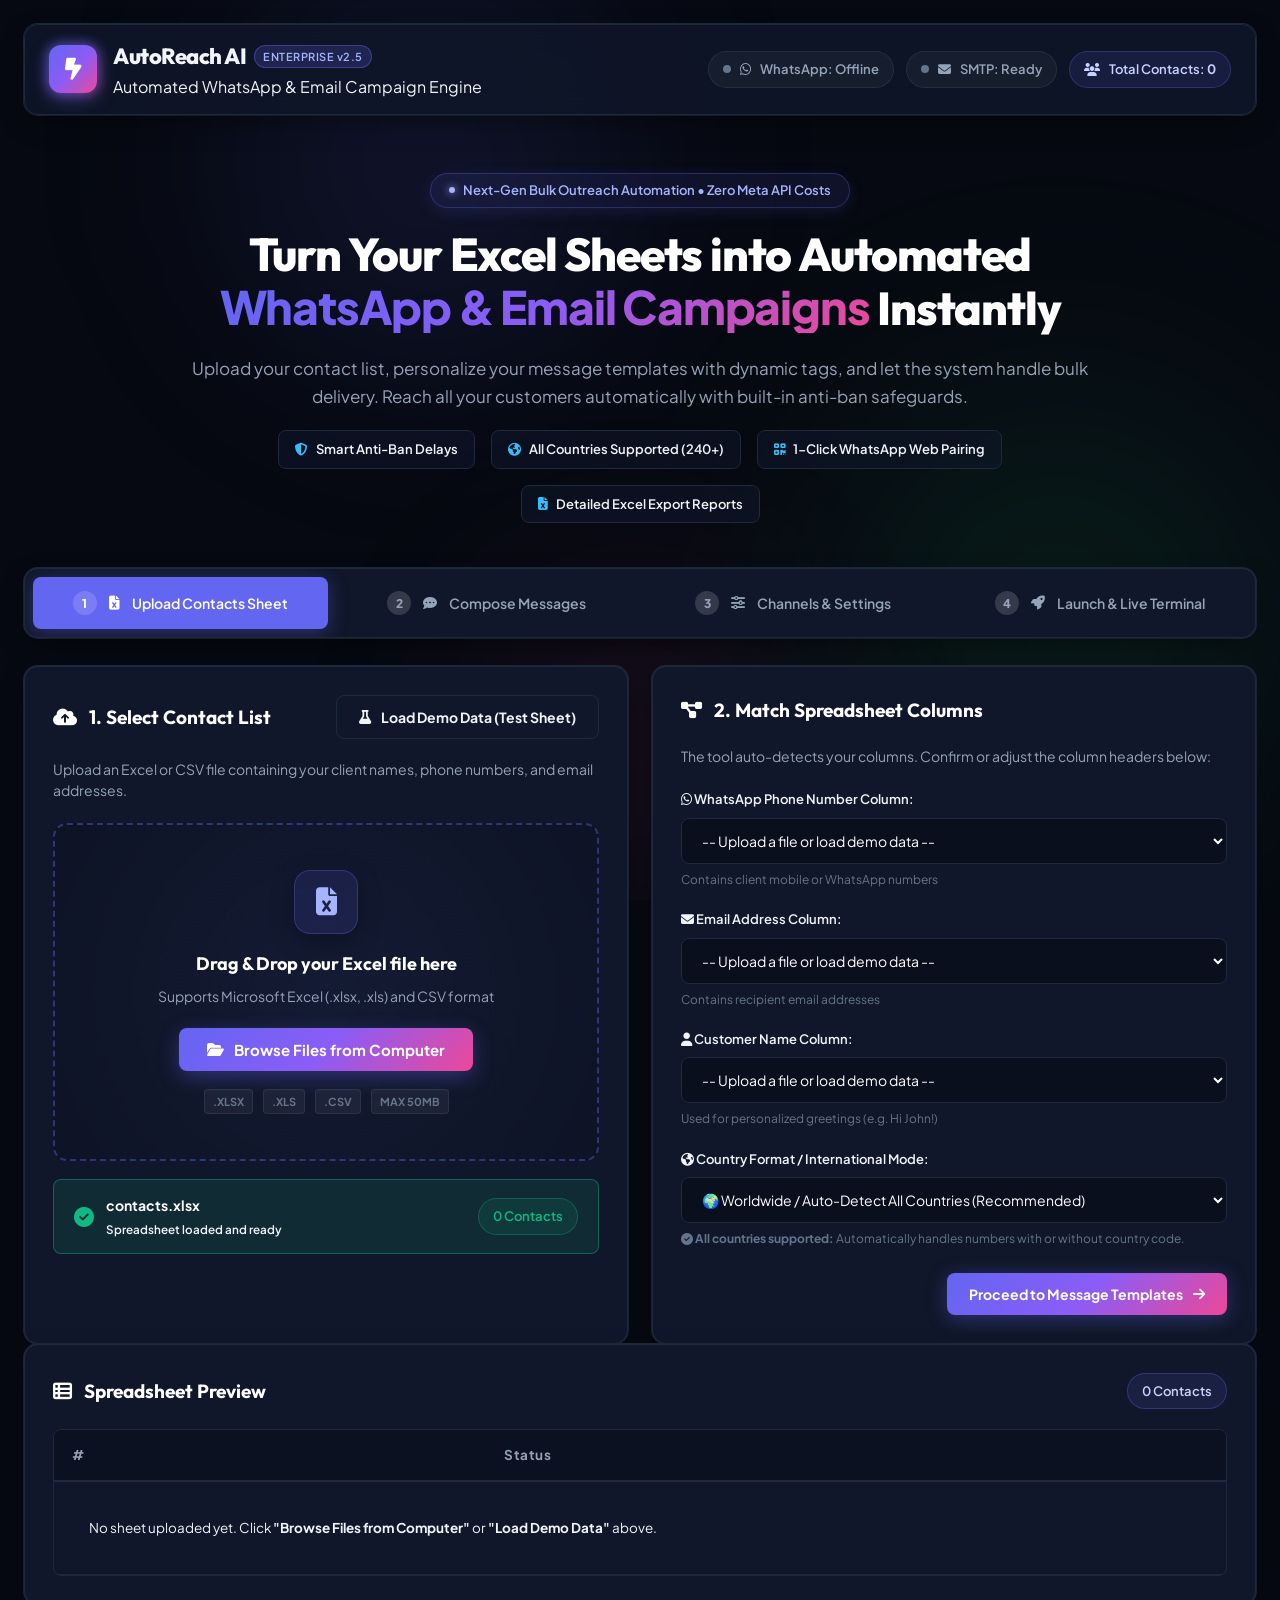
==== commit 30a5f342: "feat: customize RenZoify outreach pitch with dynamic tags" ====
--- a/index.html
+++ b/index.html
@@ -1347,14 +1347,25 @@
                         </div>
                         <div class="form-group">
                             <label class="form-label">Message Body:</label>
-                            <textarea id="waMessageText" class="form-textarea" rows="7" placeholder="Hello {Name},&#10;&#10;We are reaching out regarding our special service offer...&#10;&#10;Best regards,&#10;Our Company">Hello {Traveler Name}! ✈️
-
-Your travel booking update for {Destination} ({Package}) on {Travel Date} is confirmed!
-
-Your booking status is: {Status}. Please let us know if you require airport transfer or travel assistance.
-
-Safe travels!
-Travel & Tours Team</textarea>
+                            <textarea id="waMessageText" class="form-textarea" rows="10" placeholder="Hello {Agency / Company Name} Team...">Hello {Agency / Company Name} Team,
+
+I was reviewing your website ({Official Website URL}) and current travel services in {City} ({Primary Services})—your destinations and travel offers look excellent.
+
+My name is Muhammad Soban, and I lead RenZoify. We partner with leading travel agencies and tour operators to drive consistent bookings and inquiries through Daily Video Management (30 Promotional Video Ads & Short-Form Reels per month).
+
+We turn your flight deals, Umrah packages, and international holiday tours into cinematic vertical reels for Instagram, TikTok, and Facebook so prospective travelers reach out to your WhatsApp directly.
+
+I would love to create 1 complimentary sample video for one of your current holiday or Umrah packages so you can review our production quality firsthand.
+
+Would you be open to seeing a sample reel?
+
+Best regards,
+
+Muhammad Soban
+RenZoify
+WhatsApp: +92 314 3530776
+Email: soban9633@gmail.com
+Web Portfolio: https://renzoify.com | https://synvoice.io</textarea>
                             <small class="help-text">The live phone screen on the right shows how this message appears on mobile devices.</small>
                         </div>
                     </div>
@@ -1366,24 +1377,29 @@
                         </div>
                         <div class="form-group">
                             <label class="form-label">Email Subject:</label>
-                            <input type="text" id="emailSubject" class="form-input" value="Travel Booking Update for {Traveler Name} - {Destination}">
+                            <input type="text" id="emailSubject" class="form-input" value="Complimentary Sample Video Reel for {Agency / Company Name} - RenZoify">
                         </div>
                         <div class="form-group">
                             <label class="form-label">Email Body:</label>
-                            <textarea id="emailBody" class="form-textarea" rows="6" placeholder="Dear {Name},&#10;&#10;We are pleased to introduce...&#10;&#10;Best regards,&#10;Your Team">Dear {Traveler Name},
-
-We hope you are excited for your upcoming journey! Here are your travel booking details:
-
-- Traveler Name: {Traveler Name}
-- Destination: {Destination}
-- Departure Date: {Travel Date}
-- Selected Package: {Package}
-- Status: {Status}
-
-Please reply directly to this email if you need any ticket or visa adjustments.
-
-Wishing you safe travels!
-Travel Reservations Desk</textarea>
+                            <textarea id="emailBody" class="form-textarea" rows="10" placeholder="Assalam-o-Alaikum {Agency / Company Name} Team...">Assalam-o-Alaikum {Agency / Company Name} Team,
+
+I was reviewing your website ({Official Website URL}) and current travel services in {City} ({Primary Services})—your destinations and travel offers look excellent.
+
+My name is Muhammad Soban, and I lead RenZoify. We partner with leading travel agencies and tour operators to drive consistent bookings and inquiries through Daily Video Management (30 Promotional Video Ads & Short-Form Reels per month).
+
+We turn your flight deals, Umrah packages, and international holiday tours into cinematic vertical reels for Instagram, TikTok, and Facebook so prospective travelers reach out to your WhatsApp directly.
+
+I would love to create 1 complimentary sample video for one of your current holiday or Umrah packages so you can review our production quality firsthand.
+
+Would you be open to seeing a sample reel?
+
+Best regards,
+
+Muhammad Soban
+RenZoify
+WhatsApp: +92 314 3530776
+Email: soban9633@gmail.com
+Web Portfolio: https://renzoify.com | https://synvoice.io</textarea>
                         </div>
 
                         <div style="margin-top: 20px; display: flex; justify-content: space-between; align-items: center;">
@@ -1411,7 +1427,7 @@
                             <div class="phone-screen-header">
                                 <div class="phone-avatar">C</div>
                                 <div class="phone-contact-info">
-                                    <div class="phone-contact-name" id="mockupContactName">Muhammad Rizwan</div>
+                                    <div class="phone-contact-name" id="mockupContactName">Ajil Travel & Tourism</div>
                                     <div class="phone-contact-status">online</div>
                                 </div>
                                 <i class="fa-solid fa-video text-muted"></i>
@@ -1420,7 +1436,7 @@
 
                             <div class="phone-chat-body">
                                 <div class="wa-message-bubble">
-                                    <div id="mockupMessageText">Hello Muhammad Rizwan!
+                                    <div id="mockupMessageText">Hello Ajil Travel & Tourism!
 
 We hope you are having a wonderful day! We are reaching out regarding an exclusive update.</div>
                                     <div class="wa-bubble-footer">
@@ -1809,7 +1825,7 @@
     // Update Phone Mockup with First Contact Name
     if (data.preview && data.preview.length > 0 && data.detected.name) {
         const firstContact = data.preview[0];
-        const firstName = firstContact[data.detected.name] || 'Muhammad Rizwan';
+        const firstName = firstContact[data.detected.name] || 'Ajil Travel & Tourism';
         const mockupName = document.getElementById('mockupContactName');
         if (mockupName) mockupName.innerText = firstName;
         updateMockupText();
@@ -1922,7 +1938,7 @@
     const mockupBubble = document.getElementById('mockupMessageText');
     if (!waText || !mockupBubble) return;
 
-    let sampleName = 'Muhammad Rizwan';
+    let sampleName = 'Ajil Travel & Tourism';
     if (samplePreviewRows && samplePreviewRows.length > 0) {
         const nameCol = document.getElementById('mapName')?.value;
         if (nameCol && samplePreviewRows[0][nameCol]) {
